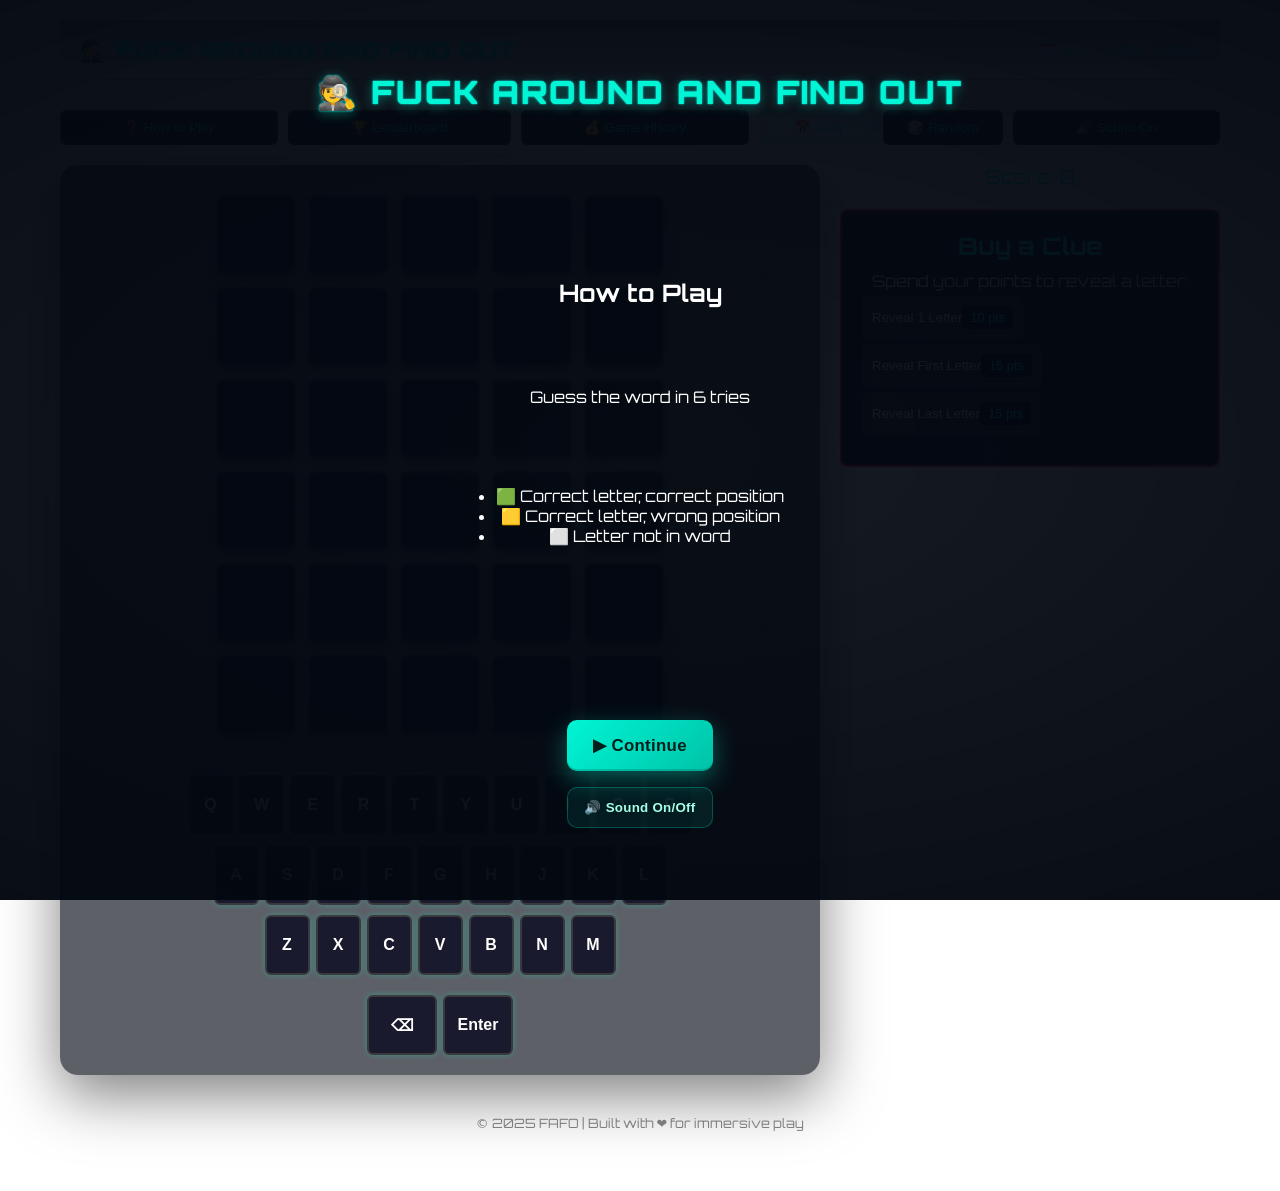
==== index.html @ cdc93c5f "final touch" ====
<!DOCTYPE html>
<html lang="en">
<head>
  <meta charset="UTF-8"/>
  <meta name="viewport" content="width=device-width, initial-scale=1.0"/>
  <title>F-A-F-O</title>
  <meta name="description" content="FAFO is an immersive word deduction game. Guess the hidden word, earn points, and unlock clues in a cinematic arcade-style experience."/>
  <link rel="stylesheet" href="assets/style.css"/>
  <!-- Preload optional arcade font if you want -->
  <link rel="preconnect" href="https://fonts.googleapis.com">
  <link href="https://fonts.googleapis.com/css2?family=Orbitron:wght@700;900&display=swap" rel="stylesheet">
  <audio id="bg-music" src="assets/sounds/pinball-hall-of-fame-3-33581.mp3" loop></audio>
  <link rel="icon" href="data:,">

</head>

<body>

  <div id="app-wrapper">
    <!-- Intro screen -->
    <div id="intro-screen" aria-labelledby="intro-title">
      <h1 id="intro-title" class="brand-title">🕵️ Fuck Around and Find Out</h1>
      <p class="brand-tagline">
        <h2 id="modal-title">How to Play</h2>
        <p>Guess the word in 6 tries</p>
        <ul>
          <li><span class="legend correct">🟩</span> Correct letter, correct position</li>
          <li><span class="legend present">🟨</span> Correct letter, wrong position</li>
          <li><span class="legend absent">⬜️</span> Letter not in word</li>
        </ul>
      </p>

      <div class="intro-actions">
        <button id="start-btn" class="btn btn-primary btn-xl">▶ Continue</button>
        <div class="intro-secondary">
          <button id="sound-toggle" class="btn btn-ghost">🔊 Sound On/Off</button>
          
        </div>
      </div>
    </div>




    <!-- Header -->
    <header id="main-header" role="banner">
      <h1 class="brand-title small">🕵️ Fuck Around and Find Out</h1>
      <div id="meta-bar" aria-live="polite">
        <span id="date-time">🗓️ Loading...</span>
      </div>
    </header>

    <!-- Navigation -->
    <nav id="top-nav" aria-label="Main navigation">
      <button class="nav-btn" id="btn-howto">❓ How to Play</button>
      <button class="nav-btn" id="btn-leaderboard">🏆 Leaderboard</button>
      <button class="nav-btn" id="btn-points">💰 Game History</button>
      <div id="mode-toggle" class="mode toggle" role="group" aria-label="Game mode">
        <button class="nav-btn" id="btn-daily">📅 Daily</button>
        <button class="nav-btn" id="btn-random">🎲 Random</button>
      </div>
      <button class="nav-btn" id="nav-sound-toggle">🔊 Sound On</button>
      
    </nav>

    <div id="mobile-score"></div>
    <!-- Main Game Area -->
    <main id="game-area">
      <section id="game-grid" aria-label="Word grid">
        <!-- Rows generated dynamically -->
      </section>

      <!-- Keyboard -->
      <section id="keyboard" aria-label="On-screen keyboard" role="application">
        <div class="key-row top-row" aria-label="Top row keys">
          <button class="key" data-key="Q">Q</button><button class="key" data-key="W">W</button><button class="key" data-key="E">E</button><button class="key" data-key="R">R</button><button class="key" data-key="T">T</button><button class="key" data-key="Y">Y</button><button class="key" data-key="U">U</button><button class="key" data-key="I">I</button><button class="key" data-key="O">O</button><button class="key" data-key="P">P</button>
        </div>
        <div class="key-row middle-row" aria-label="Home row keys">
          <button class="key" data-key="A">A</button><button class="key" data-key="S">S</button><button class="key" data-key="D">D</button><button class="key" data-key="F">F</button><button class="key" data-key="G">G</button><button class="key" data-key="H">H</button><button class="key" data-key="J">J</button><button class="key" data-key="K">K</button><button class="key" data-key="L">L</button>
        </div>
        <div class="key-row bottom-row" aria-label="Bottom row keys">
          <button class="key" data-key="Z">Z</button><button class="key" data-key="X">X</button><button class="key" data-key="C">C</button><button class="key" data-key="V">V</button><button class="key" data-key="B">B</button><button class="key" data-key="N">N</button><button class="key" data-key="M">M</button>
        </div>
      </section>
      <div class="key-row action-row" aria-label="Bottom row keys">
      <button class="key wide" data-key="Backspace">⌫</button>
      <button class="key wide" data-key="Enter">Enter</button>
      </div>
    </main>

    <!-- Sidebar -->
    <aside id="sidebar" aria-label="Sidebar">
      <section id="score-panel">
        <p>Score: <span id="score">0</span></p>
      </section>

      <section id="clue-exchange">
        <h2>Buy a Clue</h2>
        <p>Spend your points to reveal a letter:</p>
        <div class="clue-options">
          <button class="clue-btn" data-cost="10" data-type="reveal-position">
            <span>Reveal 1 Letter</span>
            <span class="cost">10 pts</span>
          </button>
          <button class="clue-btn" data-cost="10" data-type="reveal-first">
            <span>Reveal First Letter</span>
            <span class="cost">15 pts</span>
          </button>
          <button class="clue-btn" data-cost="10" data-type="reveal-last">
            <span>Reveal Last Letter</span>
            <span class="cost">15 pts</span>
        </div>
          <p id="clue-feedback-desktop" class="clue-result" aria-live="polite"></p>
      </section>

      <section id="dynamic-panel" aria-live="polite">
        <!-- Content swapped dynamically -->
      </section>
    </aside>


<!-- Trigger icon -->
<button id="btn-clue-popup" class="clue-icon">💡</button>

<!-- Clue Popup for Mobile -->
<div id="clue-popup" class="hidden" role="dialog" aria-modal="true" aria-labelledby="clue-title">
  <div class="popup-content">
    <h2 id="clue-title">🔮 Buy a Clue</h2>
    <button class="clue-btn" data-cost="10" data-type="reveal-position">
      <span>Reveal 1 Letter</span>
      <span class="cost">10 pts</span>
    </button>
    <button class="clue-btn" data-cost="10" data-type="reveal-first">
      <span>Reveal First Letter</span>
      <span class="cost">15 pts</span>
    </button>
    <button class="clue-btn" data-cost="10" data-type="reveal-last">
      <span>Reveal Last Letter</span>
      <span class="cost">15 pts</span>

    </button>
    <div class="clue-result" id="clue-feedback-mobile"></div>
    <button id="close-clue-popup">Close</button>
  </div>
</div>



    <!-- How to Play modal -->
    <div id="modal-overlay" class="hidden" role="dialog" aria-modal="true" aria-labelledby="modal-title">
      <div class="modal-content">
        <h2 id="modal-title">How to Play</h2>
        <p>Guess the word in 6 tries. Each guess gives feedback:</p>
        <ul>
          <li><span class="legend correct">🟩</span> Correct letter, correct position</li>
          <li><span class="legend present">🟨</span> Correct letter, wrong position</li>
          <li><span class="legend absent">⬜️</span> Letter not in word</li>
        </ul>
        <button id="close-modal">Close</button>
      </div>
    </div>

 <!-- Leaderboard Modal -->
<div id="leaderboard-overlay" class="hidden" role="dialog" aria-modal="true" aria-labelledby="leaderboard-title">
  <div class="modal-content">
    <h2 id="leaderboard-title">🏆 Leaderboard</h2>
    <div id="leaderboard-content"></div>
    <button id="close-leaderboard">Close</button>
  </div>
</div>

<!-- Game History Modal -->
<div id="history-overlay" class="hidden" role="dialog" aria-modal="true" aria-labelledby="history-title">
  <div class="modal-content">
    <h2 id="history-title">📜 Game History</h2>
    <div id="history-content"></div>
    <button id="close-history">Close</button>
  </div>
</div>



    <!-- Footer -->
    <footer id="footer" role="contentinfo">
      <p>© 2025 FAFO | Built with ❤️ for immersive play</p>
    </footer>
  </div>

  <!-- Endgame Overlay -->
  <div id="endgame-overlay" class="hidden" role="dialog" aria-modal="true" aria-labelledby="endgame-title">
    <div id="endgame-content">
      <h2 id="endgame-title"></h2>
      <p id="endgame-message"></p>

      <!-- New player name input -->
    <input id="player-name-input" type="text" placeholder="Enter your name" />
      <div class="endgame-buttons">
        <button id="continue-btn" class="nav-btn">Continue</button>
        <button id="restart-btn" class="nav-btn">Restart</button>
      </div>
    </div>
  </div>
 

  <script src="data/wordBank.js"></script>
  <script src="script.js"></script>
</body>
</html>
---- assets/style.css ----
/* ==========================================================
   🧱 Base & Global Styles
   ========================================================== */
* {
  box-sizing: border-box;
  margin: 0;
  padding: 0;
}

body {
  font-family: 'Orbitron', system-ui, sans-serif;
  background: linear-gradient(to bottom, #0d0d1a, #1a1a2e);
  color: #ffffff;
  min-height: 100vh;
  display: flex;
  justify-content: center;
  background-image: url("../assets/images/background-game.png");
  background-size: cover;
  background-position: center;
  background-attachment: fixed;
}

/* Main wrapper grid layout */
#app-wrapper {
  max-width: 1200px;
  width: 100%;
  padding: 20px;
  display: grid;
  grid-template-areas:
    "header header"
    "nav nav"
    "game sidebar"
    "footer footer";
  grid-template-columns: 2fr 1fr;
  grid-gap: 20px;
}

/* ==========================================================
   🎬 Intro Screen
   ========================================================== */
#intro-screen {
  position: fixed;
  inset: 0;
  background: radial-gradient(1200px 600px at 50% 50%, rgba(3,8,16,0.92), rgba(3,8,16,0.98));
  display: grid;
  place-items: center;
  z-index: 2000;
  text-align: center;
  padding: 2rem;
}
#intro-screen.hidden { display: none; }

/* Branding */
.brand-title {
  font-weight: 900;
  letter-spacing: 0.06em;
  text-transform: uppercase;
  color: #00f5d4;
  text-shadow: 0 2px 12px rgba(0, 245, 212, 0.4), 0 0 2px #0ff;
}
.brand-title.small {
  font-size: 1.35rem;
  text-shadow: 0 2px 14px rgba(0, 245, 212, 0.35), 0 0 3px #00f5d4;
}
.brand-tagline {
  margin-top: 0.5rem;
  color: #a6ffe9;
  opacity: 0.9;
  font-size: 0.95rem;
}

/* Intro actions */
.intro-actions {
  margin-top: 1rem;
  display: grid;
  gap: 1rem;
}
.intro-secondary {
  display: flex;
  gap: 0.75rem;
  justify-content: center;
}

/* Buttons */
.btn {
  border: 0;
  border-radius: 10px;
  padding: 0.75rem 1rem;
  font-weight: 700;
  letter-spacing: 0.02em;
  transition: transform 120ms ease, box-shadow 120ms ease, background 120ms ease;
  cursor: pointer;
}
.btn-xl {
  padding: 0.95rem 1.25rem;
  font-size: 1.05rem;
}
.btn-primary {
  color: #021e1b;
  background: linear-gradient(135deg, #00f5d4 0%, #00c2a8 100%);
  box-shadow: 0 8px 24px rgba(0, 245, 212, 0.35), inset 0 -2px 0 rgba(0, 0, 0, 0.15);
}
.btn-primary:hover { transform: translateY(-1px); }
.btn-ghost {
  color: #a6ffe9;
  background: rgba(0, 245, 212, 0.08);
  border: 1px solid rgba(0, 245, 212, 0.25);
}
.btn-ghost:hover {
  background: rgba(0, 245, 212, 0.15);
  transform: translateY(-1px);
}

/* ==========================================================
   🕵️ Header & Meta Bar
   ========================================================== */
#main-header {
  grid-area: header;
  margin-bottom: 10px;
  padding: 1rem 1.25rem;
  display: flex;
  align-items: center;
  justify-content: space-between;
  background: linear-gradient(180deg, rgba(0, 0, 0, 0.35), rgba(0, 0, 0, 0));
  border-bottom: 1px solid rgba(255, 255, 255, 0.08);
}
#meta-bar {
  display: flex;
  justify-content: space-between;
  font-size: 0.9rem;
  color: #00f5d4;
  flex-wrap: wrap;
  gap: 8px;
}

/* ==========================================================
   🧭 Navigation
   ========================================================== */
#top-nav {
  grid-area: nav;
  display: flex;
  flex-wrap: wrap;
  gap: 10px;
  justify-content: center;
}
.nav-btn {
  background-color: #1a1a2e;
  color: #00f5d4;
  border: 2px solid #3a3a3c;
  padding: 8px 16px;
  border-radius: 6px;
  cursor: pointer;
  transition: all 0.2s ease;
  flex: 1 1 auto;
  min-width: 120px;
  text-align: center;
}
.nav-btn:hover {
  background-color: #ff2e63;
  color: #fff;
  box-shadow: 0 0 10px #ff2e63;
}
.mode-toggle {
  display: inline-flex;
  gap: 8px;
  margin-left: 0.5rem;
}
.nav-btn.active {
  background: rgba(0, 245, 212, 0.18);
  border-color: rgba(0, 245, 212, 0.35);
}

/* ==========================================================
   🎯 Game Area (Grid + Keyboard)
   ========================================================== */
#game-area {
  grid-area: game;
  display: flex;
  flex-direction: column;
  align-items: center;
  gap: 20px;
  padding: 1.25rem;
  border-radius: 18px;
  background: rgba(7, 12, 20, 0.65);
  box-shadow: 0 20px 60px rgba(0,0,0,0.5), inset 0 1px 0 rgba(255,255,255,0.04);
  backdrop-filter: blur(4px) saturate(1.2);
}
#new-game-btn { margin-top: 10px; animation: fadeIn 0.3s ease; }

/* Word Grid */
#game-grid {
  display: grid;
  grid-template-rows: repeat(6, 1fr);
  gap: 12px;
  margin-top: 10px;
  position: relative;
}
.guess-row {
  display: grid;
  grid-template-columns: repeat(5, 80px);
  gap: 12px;
  justify-content: center;
}
.tile {
  width: 80px;
  height: 80px;
  font-size: 2.5rem;
  font-weight: bold;
  text-align: center;
  line-height: 80px;
  text-transform: uppercase;
  background-color: #0e1b27;
  border: 2px solid rgba(255,255,255,0.12);
  color: #eafffb;
  border-radius: 8px;
  box-shadow: 0 3px 10px rgba(0,0,0,0.4), inset 0 -2px 0 rgba(255,255,255,0.06);
  transition: background-color 0.25s ease, transform 0.2s ease, box-shadow 0.25s ease;
}
/* Tile states */
.tile[data-state="correct"] {
  background: linear-gradient(135deg, #14ff6f 0%, #06c45a 100%);
  border-color: #14ff6f;
  color: #04110a;
  transform: scale(1.05);
  animation: glowPulse 1.5s infinite alternate;
  box-shadow: 0 8px 22px rgba(20, 255, 111, 0.35);
}
.tile[data-state="present"] {
  background: linear-gradient(135deg, #ffd84a 0%, #f5b400 100%);
  border-color: #ffd84a;
  color: #221a00;
  box-shadow: 0 8px 22px rgba(255, 216, 74, 0.35);
}
.tile[data-state="absent"] {
  background: linear-gradient(135deg, #2a3543 0%, #1b2430 100%);
  border-color: #1b2430;
  color: #b9c7d6;
  opacity: 0.92;
}

/* Tile animations */
.tile.flip { animation: flipTile 0.6s ease forwards; }
@keyframes flipTile {
  0%   { transform: rotateX(0); }
  50%  { transform: rotateX(90deg); }
  100% { transform: rotateX(0); }
}

@keyframes glowPulse {
  from { box-shadow: 0 0 6px #00f5d4; }
  to   { box-shadow: 0 0 20px #00f5d4; }
}

/* ==========================================================
   🎯 Keyboard Layout
   ========================================================== */
#keyboard {
  display: flex;
  flex-direction: column;
  gap: 10px;
  margin-top: 20px;
  padding: 0 4px;
}
.key-row {
  display: flex;
  justify-content: center;
  gap: 6px;
}
.key {
  width: 45px;
  height: 60px;
  font-size: 1rem;
  font-weight: bold;
  background-color: #1a1a2e;
  color: #fff;
  border: 2px solid #3a3a3c;
  border-radius: 6px;
  cursor: pointer;
  transition: all 0.2s ease;
  box-shadow: 0 0 6px rgba(0, 245, 212, 0.3);
}
.key:hover {
  background-color: #ff2e63;
  color: #fff;
  box-shadow: 0 0 12px #ff2e63;
}
.key:active {
  transform: scale(0.95);
  box-shadow: 0 0 6px #ff2e63;
}
.key.wide { width: 70px; }

/* Key states */
.key.correct {
  background-color: #00f5d4;
  color: #0d0d1a;
  border-color: #00f5d4;
  box-shadow: 0 0 12px #00f5d4;
}
.key.present {
  background-color: #ff9f1c;
  color: #0d0d1a;
  border-color: #ff9f1c;
  box-shadow: 0 0 12px #ff9f1c;
}
.key.absent {
  background-color: #3a3a3c;
  color: #888;
  border-color: #3a3a3c;
  box-shadow: none;
}
.key:focus {
  outline: 2px solid #00f5d4;
  outline-offset: 2px;
}

/* ==========================================================
   📊 Sidebar
   ========================================================== */
#sidebar {
  grid-area: sidebar;
  display: flex;
  flex-direction: column;
  gap: 20px;
  overflow-y: auto;
  max-height: 80vh;
}
#score-panel {
  font-size: 1.2rem;
  color: #00f5d4;
  text-align: center;
  position: relative;
}

/* Clues section */
#clue-exchange {
  background-color: #1a1a2e;
  border: 2px solid #ff2e63;
  border-radius: 8px;
  padding: 20px;
  text-align: center;
}
#clue-exchange h2 {
  color: #00f5d4;
  margin-bottom: 10px;
}
.clue-btn {
  background-color: #3a3a3c;
  color: #fff;
  border: none;
  padding: 10px;
  margin: 5px 0;
  border-radius: 6px;
  cursor: pointer;
  display: flex;
  justify-content: space-between;
  align-items: center;
  transition: background-color 0.2s ease;
}
.clue-btn:hover { background-color: #ff2e63; }
.cost {
  background-color: #0d0d1a;
  padding: 4px 8px;
  border-radius: 4px;
  font-size: 0.8rem;
  color: #00f5d4;
}
.clue-result {
  margin-top: 10px;
  font-size: 1rem;
  color: #ff9f1c;
}

/* ==========================================================
   💫 Score Floats
   ========================================================== */
.score-float {
  position: absolute;
  font-weight: bold;
  font-size: 1.2em;
  animation: floatUp 1s ease-out forwards;
  left: 50%;
  transform: translateX(-50%);
  pointer-events: none;
  text-shadow: 0 0 6px rgba(0,0,0,0.6);
  color: #ff4444;
}
.score-float.streak {
  font-size: 1.4em;
  text-shadow: 0 0 10px #ff6600, 0 0 20px #ff3300;
}
@keyframes floatUp {
  0%   { opacity: 1; transform: translate(-50%, 0); }
  100% { opacity: 0; transform: translate(-50%, -40px); }
}

/* ==========================================================
   🏅 Leaderboard Modal
   ========================================================== */
#leaderboard-modal {
  position: fixed;
  inset: 0;
  background: rgba(0,0,0,0.8);
  display: flex;
  justify-content: center;
  align-items: center;
  z-index: 1001;
}
#leaderboard-modal.hidden { display: none; }
#leaderboard-modal .modal-content {
  background: #1a1a2e;
  padding: 20px;
  border-radius: 8px;
  color: #fff;
  max-width: 400px;
  text-align: center;
}
#leaderboard-modal input {
  width: 80%;
  padding: 8px;
  margin: 10px 0;
  font-size: 1rem;
}

/* Dynamic panel reveal */
#dynamic-panel {
  max-height: 0;
  overflow: hidden;
  transition: max-height 0.6s ease, opacity 0.4s ease;
  opacity: 0;
}
#dynamic-panel.show {
  max-height: 500px;
  opacity: 1;
}

/* ==========================================================
   📢 Modal (How to Play)
   ========================================================== */
#modal-overlay {
  position: fixed;
  top: 0; left: 0;
  width: 100%; height: 100%;
  background-color: rgba(13, 13, 26, 0.9); /* dark translucent backdrop */
  display: flex;
  justify-content: center;
  align-items: center;
  z-index: 999;
  opacity: 0;
  pointer-events: none;
  transition: opacity 0.3s ease;
}
#modal-overlay.active { opacity: 1; pointer-events: auto; }
#modal-overlay.hidden { display: none !important; }
.hidden { display: none; }

/* Shared modal box styling */
.modal-content {
  background-color: #1a1a2e;
  border: 2px solid #ff2e63;
  padding: 20px;
  border-radius: 8px;
  width: 400px;
  color: #fff;
  text-align: center;
  animation: fadeIn 0.3s ease forwards;
  position: relative;
  z-index: 1000;
  transform: scale(0.95);
  transition: transform 0.3s ease;
}
.modal-content h2 {
  color: #00f5d4;
  margin-bottom: 10px;
}

/* Close button (How to Play) */
#close-modal {
  margin-top: 10px;
  padding: 8px 16px;
  background-color: #ff2e63;
  color: #fff;
  border: none;
  border-radius: 6px;
  cursor: pointer;
  transition: background-color 0.2s ease;
}
#close-modal:hover { background-color: #ff9f1c; }

/* Optional button group inside modals */
.modal-buttons {
  display: flex;
  justify-content: center;
  gap: 10px;
}
.modal-buttons button {
  padding: 8px 16px;
  font-size: 1rem;
  cursor: pointer;
}

/* Modal animations */
@keyframes fadeIn {
  from { opacity: 0; transform: scale(0.95); }
  to   { opacity: 1; transform: scale(1); }
}
#modal-overlay:focus-within { outline: 2px solid #00f5d4; }

/* ==========================================================
   📜 Leaderboard & History Modal Overlays
   ========================================================== */
#leaderboard-overlay,
#history-overlay {
  position: fixed;
  top: 0; left: 0;
  width: 100%; height: 100%;
  background-color: rgba(13, 13, 26, 0.9);
  display: flex;
  justify-content: center;
  align-items: center;
  z-index: 999;
  opacity: 0;
  pointer-events: none;
  transition: opacity 0.3s ease;
}
#leaderboard-overlay.active,
#history-overlay.active {
  opacity: 1;
  pointer-events: auto;
}
#leaderboard-overlay.hidden,
#history-overlay.hidden {
  display: none !important;
}

/* Inner content areas (where JS injects data) */
#leaderboard-content,
#history-content {
  margin-top: 15px;
  font-size: 0.95rem;
  color: #ddd;
}

/* Headings inside Leaderboard & History */
#leaderboard-overlay h2,
#history-overlay h2 {
  color: #00f5d4;
  margin-bottom: 10px;
}

/* Close buttons for Leaderboard & History */
#close-leaderboard,
#close-history {
  margin-top: 10px;
  padding: 8px 16px;
  background-color: #ff2e63;
  color: #fff;
  border: none;
  border-radius: 6px;
  cursor: pointer;
  transition: background-color 0.2s ease;
}
#close-leaderboard:hover,
#close-history:hover {
  background-color: #ff9f1c;
}

/* Focus outlines for accessibility */
#leaderboard-overlay:focus-within,
#history-overlay:focus-within {
  outline: 2px solid #00f5d4;
}

/* ==========================================================
   🏆 Leaderboard card
   ========================================================== */
.leaderboard-card {
  background: #1a1a2e;
  border: 2px solid #3a3a3c;
  border-radius: 8px;
  padding: 12px;
  margin: 8px 0;
  text-align: center;
  box-shadow: 0 4px 12px rgba(0,0,0,0.4);
  transition: transform 0.2s ease;
}
.leaderboard-card:hover {
  transform: translateY(-2px);
}
.leaderboard-card.top1 {
  border-color: gold;
  box-shadow: 0 0 12px gold;
}
.leaderboard-card.top2 {
  border-color: silver;
  box-shadow: 0 0 12px silver;
}
.leaderboard-card.top3 {
  border-color: #cd7f32; /* bronze */
  box-shadow: 0 0 12px #cd7f32;
}
.leaderboard-card h3 {
  margin-bottom: 6px;
  font-size: 1.1rem;
}
.leaderboard-card .score {
  display: block;
  margin-top: 6px;
  font-size: 0.9rem;
  color: #00f5d4;
}

/* ==========================================================
   📜History card
    ========================================================== */ 
.history-card {
  background: #1a1a2e;
  border: 2px solid #3a3a3c;
  border-radius: 8px;
  padding: 12px;
  margin: 8px 0;
  text-align: center;
  box-shadow: 0 4px 12px rgba(0,0,0,0.4);
  transition: transform 0.2s ease;
}
.history-card:hover {
  transform: translateY(-2px);
}
.history-card.win {
  border-color: #00f5d4;
  box-shadow: 0 0 12px #00f5d4;
}
.history-card.loss {
  border-color: #ff2e63;
  box-shadow: 0 0 12px #ff2e63;
}
.history-card h3 {
  margin-bottom: 6px;
  font-size: 1.1rem;
}
.history-card .date {
  display: block;
  margin-top: 6px;
  font-size: 0.8rem;
  color: #aaa;
}

/* Player name input */
#player-name-input {
  display: none; /* Initially hidden, shown via JS when needed */
  margin: 10px auto 20px auto;
  padding: 8px 12px;
  border-radius: 6px;
  border: 2px solid #00f5d4;
  background-color: #0d0d1a;
  color: #fff;
  font-size: 1rem;
  text-align: center;
  width: 80%;
}
#player-name-input:focus {
  outline: none;
  border-color: #ff2e63;
  box-shadow: 0 0 8px #ff2e63;
}

/* ==========================================================
   ⚡ Shake animation (for invalid input feedback)
   ========================================================== */
.shake { animation: shake 0.3s; }
@keyframes shake {
  0%   { transform: translateX(0); }
  25%  { transform: translateX(-5px); }
  50%  { transform: translateX(5px); }
  75%  { transform: translateX(-5px); }
  100% { transform: translateX(0); }
}


/* ==========================================================
   🏆 Endgame Overlay
   ========================================================== */
#endgame-overlay {
  position: fixed;
  top: 0; left: 0;
  width: 100%; height: 100%;
  background-color: rgba(13, 13, 26, 0.9);
  display: flex;
  justify-content: center;
  align-items: center;
  z-index: 3000;
}
#endgame-overlay.hidden { display: none; }

#endgame-content {
  background-color: #1a1a2e;
  border: 2px solid #00f5d4;
  padding: 30px;
  border-radius: 10px;
  text-align: center;
  width: 350px;
  animation: fadeIn 0.3s ease forwards;
}
#endgame-content h2 {
  color: #ff2e63;
  margin-bottom: 10px;
}
#endgame-content p {
  color: #fff;
  margin-bottom: 20px;
}

/* Endgame buttons */
.endgame-buttons {
  display: flex;
  justify-content: space-around;
  gap: 10px;
}
.endgame-buttons #continue-btn {
  background-color: #00f5d4;
  color: #0d0d1a;
  border: none;
  border-radius: 6px;
  padding: 10px 20px;
  font-weight: bold;
  cursor: pointer;
  transition: background-color 0.2s ease;
}
.endgame-buttons #continue-btn:hover { background-color: #00c9a7; }
.endgame-buttons #restart-btn {
  background-color: #3a3a3c;
  color: #fff;
  border: none;
  border-radius: 6px;
  padding: 10px 20px;
  cursor: pointer;
  transition: background-color 0.2s ease;
}
.endgame-buttons #restart-btn:hover { background-color: #ff2e63; }

/* ==========================================================
   📜 Footer
   ========================================================== */
#footer {
  grid-area: footer;
  text-align: center;
  font-size: 0.8rem;
  color: #888;
  margin-top: 20px;
}

/* ==========================================================
   📱 Mobile Layout — Arcade Experience
   ========================================================== */
@media (max-width: 768px) {
  /* Main wrapper: vertical flow, scrollable */
  #app-wrapper {
    display: flex;
    flex-direction: column;
    align-items: center;
    justify-content: flex-start;
    min-height: 100vh;
    overflow-y: auto;
    padding: 0;
  }

  /* Top navigation bar */
  #top-nav {
    display: flex;
    justify-content: space-around;
    align-items: center;
    width: 100%;
    padding: 10px;
    background-color: #0d0d1a;
    border-bottom: 1px solid rgba(255,255,255,0.1);
  }

  /* Icon-only buttons */
  .nav-icon {
    background: none;
    border: none;
    color: #00f5d4;
    font-size: 1.4rem;
    cursor: pointer;
  }

  /* Compact nav mode */
  #top-nav.compact-nav .nav-btn {
    padding: 6px;
    font-size: 1.2rem;
    width: auto;
    min-width: 0;
    background: none;
    border: none;
    box-shadow: none;
  }

  /* Mode selector layout */
  #mode-select {
    display: flex;
    flex-direction: column;
    align-items: center;
    gap: 20px;
    margin: 20px 0;
  }

  /* Navigation buttons */
  .nav-btn {
    padding: 1rem 2rem;
    font-size: 1.2rem;
    font-weight: bold;
    border-radius: 10px;
    background: linear-gradient(135deg, #00f5d4, #00c2a8);
    color: #021e1b;
    border: none;
    box-shadow: 0 4px 12px rgba(0, 245, 212, 0.3);
    cursor: pointer;
    transition: background 0.2s ease, box-shadow 0.3s ease;
  }

  .nav-btn:hover {
    transform: translateY(-2px);
  }

  /* Game grid layout */
  #game-grid {
    display: grid;
    grid-template-rows: repeat(6, 1fr);
    gap: 8px;
    margin-bottom: 20px;
  }

  .guess-row {
    display: grid;
    grid-template-columns: repeat(5, minmax(50px, 1fr));
    gap: 6px;
    justify-content: center;
  }

  .tile {
    width: 100%;
    height: 55px;
    font-size: 1.6rem;
    line-height: 55px;
    border-radius: 6px;
  }

  /* Hide sidebar on mobile */
  #sidebar {
    display: none !important;
  }

  /* Floating score display */
  #mobile-score {
    position: fixed;
    top: 10px;
    right: 10px;
    background: #0d0d1a;
    color: #00f5d4;
    padding: 8px 12px;
    border-radius: 6px;
    font-size: 1.1rem;
    z-index: 1000;
    box-shadow: 0 0 8px #00f5d4;
  }
}

/* ==========================================================
   🎯 Mobile Keyboard — Responsive & Arcade-Polished
   ========================================================== */
@media (max-width: 768px) {
  #keyboard {
    display: flex;
    flex-direction: column;
    gap: 12px;
    margin-top: 20px;
    padding: 0 8px;
    max-width: 600px;
    margin-left: auto;
    margin-right: auto;
  }

  .key-row {
  display: grid;
  grid-template-columns: repeat(10, 1fr);
  gap: 6px;
  margin-bottom: 8px;
  max-width: 360px;
  margin-left: auto;
  margin-right: auto;
}
  /* Middle row offset (like real QWERTY) */
.middle-row {
  padding-left: 6%;
  grid-template-columns: repeat(9, 1fr);
}
/* Bottom row offset */
.bottom-row {
  padding-left: 12%;
  grid-template-columns: repeat(7, 1fr);
}

/* Action row for wide buttons */
.action-row {
  display: flex;
  justify-content: center;
  gap: 12px;
}

.key {
  height: 48px;
  font-size: 1rem;
  font-weight: bold;
  background-color: #1a1a2e;
  color: #fff;
  border: 2px solid #3a3a3c;
  border-radius: 6px;
  cursor: pointer;
  transition: all 0.2s ease;
  box-shadow: 0 0 6px rgba(0, 245, 212, 0.3);
  text-align: center;
}


  .key:hover {
    background-color: #ff2e63;
    box-shadow: 0 0 12px #ff2e63;
  }

  .key:active {
    transform: scale(0.95);
    box-shadow: 0 0 6px #ff2e63;
  }

  /* Wide keys */
.key.wide {
  min-width: 80px;
  padding: 0 12px;
  font-size: 1.1rem;
  background-color: #0d0d1a;
  border-color: #00f5d4;
  box-shadow: 0 0 12px #00f5d4;
}


  .key.wide:hover {
    background-color: #00f5d4;
    color: #0d0d1a;
    box-shadow: 0 0 16px #00f5d4;
  }

  /* Key feedback states */
  .key.correct {
    background-color: #00f5d4;
    color: #0d0d1a;
    border-color: #00f5d4;
    box-shadow: 0 0 12px #00f5d4;
  }

  .key.present {
    background-color: #ff9f1c;
    color: #0d0d1a;
    border-color: #ff9f1c;
    box-shadow: 0 0 12px #ff9f1c;
  }

  .key.absent {
    background-color: #3a3a3c;
    color: #888;
    border-color: #3a3a3c;
    box-shadow: none;
  }

  .key:focus {
    outline: 2px solid #00f5d4;
    outline-offset: 2px;
  }
}

/* ==========================================================
   🔮 Mobile Clue Popup
   ========================================================== */
#clue-popup {
  position: fixed;
  bottom: 0;
  left: 0;
  right: 0;
  background-color: #1a1a2e;
  border-top: 3px solid #ff2e63;
  border-radius: 12px 12px 0 0;
  padding: 20px;
  transform: translateY(100%);
  transition: transform 0.3s ease;
  z-index: 1000;
}

#clue-popup.active {
  transform: translateY(0);
}

.popup-content {
  text-align: center;
}

.clue-icon {
  position: fixed;
  bottom: 20px;
  right: 20px;
  background-color: #ff2e63;
  color: #fff;
  border: none;
  border-radius: 50%;
  font-size: 1.5rem;
  padding: 15px;
  cursor: pointer;
  box-shadow: 0 0 10px #ff2e63;
}

#close-clue-popup {
  margin-top: 15px;
  padding: 8px 16px;
  background-color: #ff2e63;
  color: #fff;
  border: none;
  border-radius: 6px;
  cursor: pointer;
  transition: background-color 0.2s ease;
}

/* ==========================================================
   🧠 Responsive Visibility Rules
   ========================================================== */
/* Desktop only */
@media (min-width: 769px) {
  #sidebar { display: flex; }
  #clue-popup,
  #btn-clue-popup { display: none !important; }
}

/* Mobile only */
@media (max-width: 768px) {
  #sidebar { display: none; }
  #clue-popup,
  #btn-clue-popup { display: block; }
}

/* ==========================================================
   📱 Small Phones Layout (≤480px)
   ========================================================== */
@media (max-width: 480px) {
  /* Wrapper stays vertical and scrollable */
  #app-wrapper {
    display: flex;
    flex-direction: column;
    align-items: center;
    justify-content: flex-start;
    min-height: 100vh;
    overflow-y: auto;
    padding: 0;
  }

  /* Grid rows shrink slightly */
  .guess-row {
    grid-template-columns: repeat(5, minmax(40px, 1fr));
    gap: 4px;
  }

  /* Tiles scale down */
  .tile {
    height: 48px;
    font-size: 1.4rem;
    line-height: 48px;
    border-radius: 5px;
  }

  /* Keyboard narrower for small screens */
  #keyboard {
    max-width: 380px;
    padding: 0 6px;
  }

  /* Key rows tighter */
  .key-row {
    grid-template-columns: repeat(10, 1fr);
    gap: 3px;
    max-width: 360px;
    margin: 0 auto;
  }

  /* Keys smaller but still tappable */
  .key {
    height: 42px;
    font-size: 0.9rem;
    flex: 0 0 calc(10% - 3px);
    max-width: 34px;
  }

  /* Wide keys (Enter, Backspace) scale proportionally */
  .key.wide {
    flex: 0 0 calc(20% - 3px);
    max-width: 70px;
    height: 42px;
  }

  /* Sidebar spacing if shown */
  #sidebar {
    margin-top: 0.75rem;
    gap: 16px;
  }

  /* Header text shrinks */
  #main-header h1 {
    font-size: 1.6rem;
    text-shadow: 0 0 6px rgba(255, 46, 99, 0.6);
  }

  /* Modal content fits screen width */
  #modal-content {
    width: 95%;
    padding: 12px;
  }
}
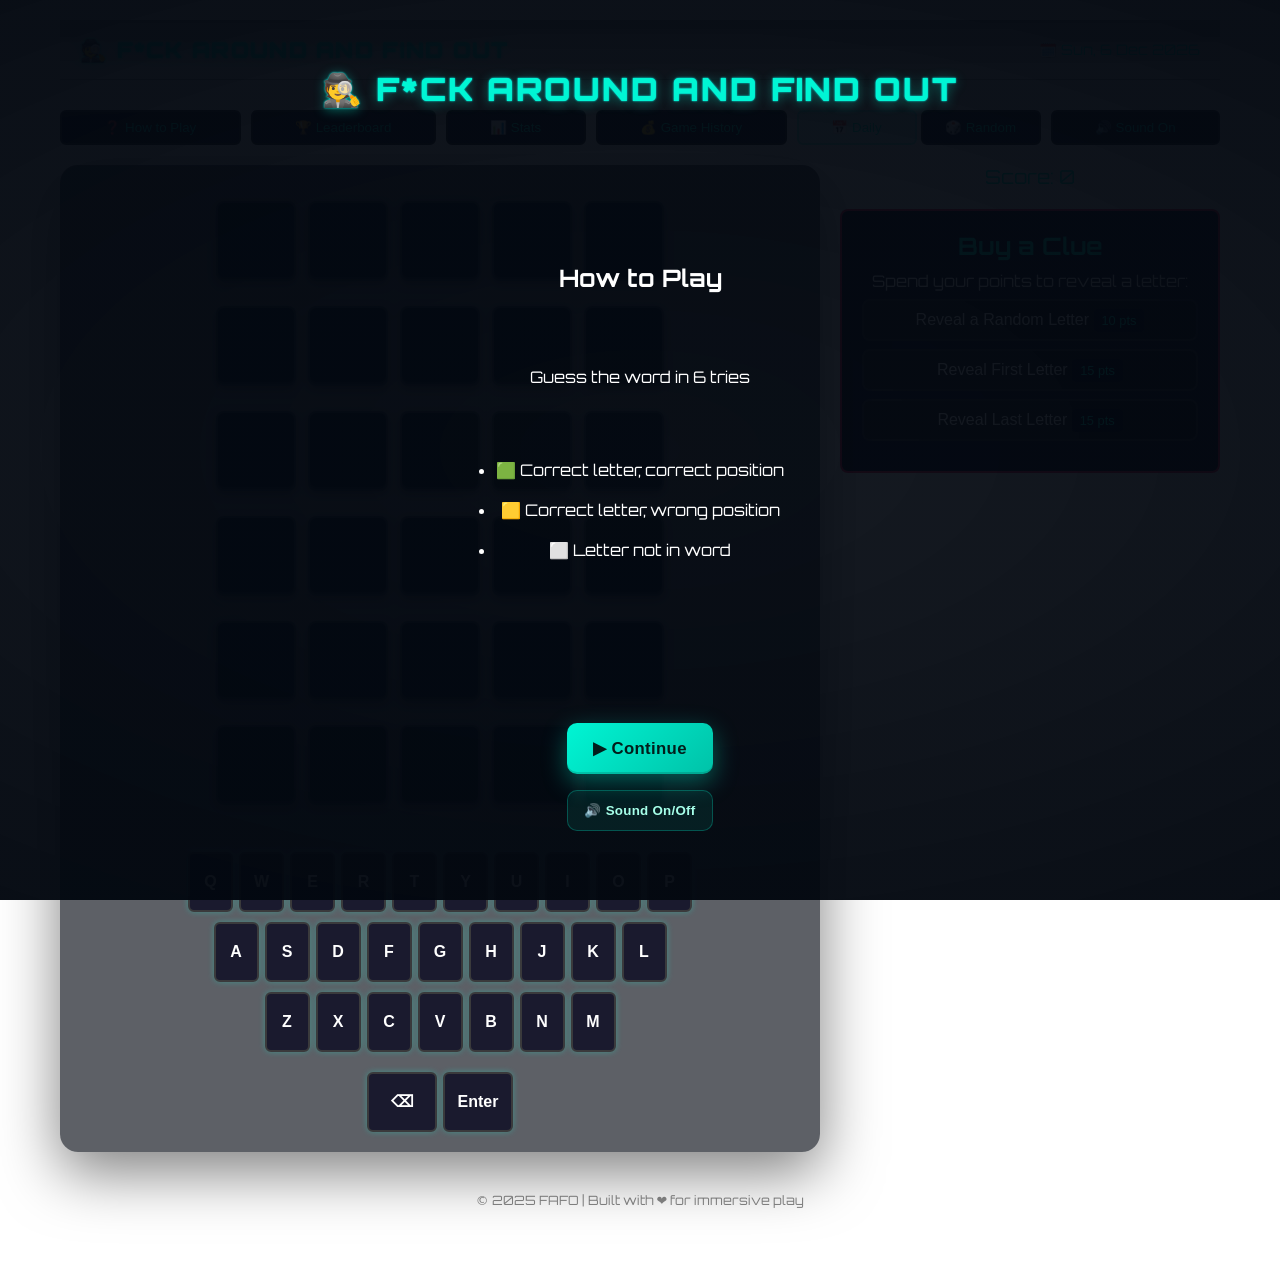
==== commit 80120299: "stats and buttons" ====
--- a/index.html
+++ b/index.html
@@ -19,13 +19,13 @@
   <div id="app-wrapper">
     <!-- Intro screen -->
     <div id="intro-screen" aria-labelledby="intro-title">
-      <h1 id="intro-title" class="brand-title">🕵️ Fuck Around and Find Out</h1>
+      <h1 id="intro-title" class="brand-title">🕵️ F*ck Around and Find Out</h1>
       <p class="brand-tagline">
         <h2 id="modal-title">How to Play</h2>
         <p>Guess the word in 6 tries</p>
         <ul>
-          <li><span class="legend correct">🟩</span> Correct letter, correct position</li>
-          <li><span class="legend present">🟨</span> Correct letter, wrong position</li>
+          <li><span class="legend correct">🟩</span> Correct letter, correct position</li><br>
+          <li><span class="legend present">🟨</span> Correct letter, wrong position</li><br>
           <li><span class="legend absent">⬜️</span> Letter not in word</li>
         </ul>
       </p>
@@ -44,7 +44,7 @@
 
     <!-- Header -->
     <header id="main-header" role="banner">
-      <h1 class="brand-title small">🕵️ Fuck Around and Find Out</h1>
+      <h1 class="brand-title small">🕵️ F*ck Around and Find Out</h1>
       <div id="meta-bar" aria-live="polite">
         <span id="date-time">🗓️ Loading...</span>
       </div>
@@ -54,6 +54,7 @@
     <nav id="top-nav" aria-label="Main navigation">
       <button class="nav-btn" id="btn-howto">❓ How to Play</button>
       <button class="nav-btn" id="btn-leaderboard">🏆 Leaderboard</button>
+      <button class="nav-btn" id="btn-stats">📊 Stats</button>
       <button class="nav-btn" id="btn-points">💰 Game History</button>
       <div id="mode-toggle" class="mode toggle" role="group" aria-label="Game mode">
         <button class="nav-btn" id="btn-daily">📅 Daily</button>
@@ -99,7 +100,7 @@
         <p>Spend your points to reveal a letter:</p>
         <div class="clue-options">
           <button class="clue-btn" data-cost="10" data-type="reveal-position">
-            <span>Reveal 1 Letter</span>
+            <span>Reveal a Random Letter</span>
             <span class="cost">10 pts</span>
           </button>
           <button class="clue-btn" data-cost="10" data-type="reveal-first">
@@ -127,7 +128,7 @@
   <div class="popup-content">
     <h2 id="clue-title">🔮 Buy a Clue</h2>
     <button class="clue-btn" data-cost="10" data-type="reveal-position">
-      <span>Reveal 1 Letter</span>
+      <span>Reveal a Random Letter</span>
       <span class="cost">10 pts</span>
     </button>
     <button class="clue-btn" data-cost="10" data-type="reveal-first">
@@ -147,36 +148,91 @@
 
 
     <!-- How to Play modal -->
-    <div id="modal-overlay" class="hidden" role="dialog" aria-modal="true" aria-labelledby="modal-title">
-      <div class="modal-content">
-        <h2 id="modal-title">How to Play</h2>
-        <p>Guess the word in 6 tries. Each guess gives feedback:</p>
-        <ul>
-          <li><span class="legend correct">🟩</span> Correct letter, correct position</li>
-          <li><span class="legend present">🟨</span> Correct letter, wrong position</li>
-          <li><span class="legend absent">⬜️</span> Letter not in word</li>
-        </ul>
-        <button id="close-modal">Close</button>
-      </div>
-    </div>
-
- <!-- Leaderboard Modal -->
-<div id="leaderboard-overlay" class="hidden" role="dialog" aria-modal="true" aria-labelledby="leaderboard-title">
+     <div id="howto-screen" class="intro-screen hidden" aria-labelledby="howto-title">
+  <h1 id="howto-title" class="brand-title">❓ How to Play</h1>
+  <div class="brand-tagline">
+    <p>Guess the word, earn points, unlock clues, and climb the leaderboard.</p>
+  </div>
+  <br>
+<section class="modal-section">
+  <h3>🎯 Objective</h3>
+  <p>Guess the hidden word in 6 tries. Each guess gives feedback:</p>
+  <ul class="legend-list">
+    <li><span class="legend correct">🟩</span> Correct letter, correct position</li>
+    <li><span class="legend present">🟨</span> Correct letter, wrong position</li>
+    <li><span class="legend absent">⬜️</span> Letter not in word</li>
+  </ul>
+</section>
+
+<section class="modal-section">
+  <h3>🔮 Clues</h3>
+  <p>Spend points to reveal hints:</p>
+  <ul>
+    <li><strong>Reveal random Letter</strong> – reveals a letter not already solved in the grid.</li>
+    <li><strong>First / Last Letter</strong> – reveals the starting or ending letter.</li>
+  </ul>
+  <p class="note">Clues cost points — use them wisely!</p>
+</section>
+
+<section class="modal-section">
+  <h3>🏆 Leaderboard</h3>
+  <ul>
+    <li>Ranks players by total points earned.</li>
+    <li>Your name and score are saved when you win.</li>
+  </ul>
+</section>
+
+<section class="modal-section">
+  <h3>📜 Game History</h3>
+  <ul>
+    <li>Tracks your wins and losses.</li>
+    <li>Helps you spot patterns and improve strategy.</li>
+  </ul>
+</section>
+
+<section class="modal-section">
+  <h3>📊 Stats</h3>
+  <ul>
+    <li><strong>Games Played</strong> – total rounds attempted.</li>
+    <li><strong>Win Rate</strong> – percentage of games won.</li>
+    <li><strong>Current Streak</strong> – consecutive wins.</li>
+    <li><strong>Best Streak</strong> – your longest winning streak.</li>
+  </ul>
+  <p>Includes a guess distribution chart showing how often you solve in 1–6 tries.</p>
+</section>
+ <div class="intro-actions">
+    <button id="close-howto-screen" class="btn btn-primary btn-xl">▶ Continue</button>
+  </div>
+</div>
+
+
+<!-- Leaderboard Modal -->
+<div id="leaderboard-overlay" class="modal-overlay hidden" role="dialog" aria-modal="true" aria-labelledby="leaderboard-title">
   <div class="modal-content">
     <h2 id="leaderboard-title">🏆 Leaderboard</h2>
     <div id="leaderboard-content"></div>
-    <button id="close-leaderboard">Close</button>
+    <button id="close-leaderboard" class="modal-close">Close</button>
+  </div>
+</div>
+
+<!-- Stats Modal -->
+<div id="stats-overlay" class="modal-overlay hidden" role="dialog" aria-modal="true" aria-labelledby="stats-title">
+  <div class="modal-content">
+    <div id="stats-content"></div>
+    <button id="close-stats" class="modal-close">Close</button>
   </div>
 </div>
 
 <!-- Game History Modal -->
-<div id="history-overlay" class="hidden" role="dialog" aria-modal="true" aria-labelledby="history-title">
+<div id="history-overlay" class="modal-overlay hidden" role="dialog" aria-modal="true" aria-labelledby="history-title">
   <div class="modal-content">
     <h2 id="history-title">📜 Game History</h2>
     <div id="history-content"></div>
-    <button id="close-history">Close</button>
-  </div>
-</div>
+    <button id="close-history" class="modal-close">Close</button>
+  </div>
+</div>
+
+
 
 
 
@@ -187,12 +243,12 @@
   </div>
 
   <!-- Endgame Overlay -->
-  <div id="endgame-overlay" class="hidden" role="dialog" aria-modal="true" aria-labelledby="endgame-title">
+  <div id="endgame-overlay" class="endgame-overlay hidden" role="dialog" aria-modal="true" aria-labelledby="endgame-title">
     <div id="endgame-content">
       <h2 id="endgame-title"></h2>
       <p id="endgame-message"></p>
 
-      <!-- New player name input -->
+      <!-- Player name input -->
     <input id="player-name-input" type="text" placeholder="Enter your name" />
       <div class="endgame-buttons">
         <button id="continue-btn" class="nav-btn">Continue</button>
@@ -202,7 +258,7 @@
   </div>
  
 
-  <script src="data/wordBank.js"></script>
+  <script type="module" src="data/wordBank.js"></script>
   <script src="script.js"></script>
 </body>
 </html>
--- a/assets/style.css
+++ b/assets/style.css
@@ -66,7 +66,7 @@
   margin-top: 0.5rem;
   color: #a6ffe9;
   opacity: 0.9;
-  font-size: 0.95rem;
+  font-size: 1.55rem;
 }
 
 /* Intro actions */
@@ -435,13 +435,13 @@
 }
 
 /* ==========================================================
-   📢 Modal (How to Play)
-   ========================================================== */
-#modal-overlay {
+   📢 Universal Modal Overlay
+   ========================================================== */
+.modal-overlay {
   position: fixed;
-  top: 0; left: 0;
+  inset: 0;
   width: 100%; height: 100%;
-  background-color: rgba(13, 13, 26, 0.9); /* dark translucent backdrop */
+  background-color: rgba(13, 13, 26, 0.9);
   display: flex;
   justify-content: center;
   align-items: center;
@@ -450,32 +450,193 @@
   pointer-events: none;
   transition: opacity 0.3s ease;
 }
-#modal-overlay.active { opacity: 1; pointer-events: auto; }
-#modal-overlay.hidden { display: none !important; }
-.hidden { display: none; }
-
-/* Shared modal box styling */
+.modal-overlay.active {
+  opacity: 1;
+  pointer-events: auto;
+}
+.modal-overlay.hidden {
+  display: none !important;
+}
+
+/* Modal sections How to Play */
+
+.modal-section {
+  margin-bottom: 1.5rem;
+  text-align: left;
+}
+
+.modal-section h3 {
+  color: #00f5d4;
+  margin-bottom: 0.5rem;
+  font-size: 1.2rem;
+}
+
+.modal-section ul {
+  list-style: none;
+  padding-left: 0;
+  margin: 0.5rem 0;
+}
+
+.modal-section ul li {
+  margin-bottom: 0.4rem;
+  color: #ddd;
+}
+
+.legend-list li {
+  display: flex;
+  align-items: center;
+  gap: 0.5rem;
+}
+
+.note {
+  font-style: italic;
+  color: #aaa;
+  margin-top: 0.5rem;
+}
+
+/* ==========================================================
+   📦 Shared Modal Content
+   ========================================================== */
 .modal-content {
   background-color: #1a1a2e;
   border: 2px solid #ff2e63;
   padding: 20px;
-  border-radius: 8px;
-  width: 400px;
+  border-radius: 10px;
+  width: min(500px, 90vw);
+  max-height: 90vh;
+  overflow-y: auto;
   color: #fff;
   text-align: center;
   animation: fadeIn 0.3s ease forwards;
-  position: relative;
-  z-index: 1000;
   transform: scale(0.95);
   transition: transform 0.3s ease;
+  box-shadow: 0 8px 24px rgba(0,0,0,0.6);
 }
 .modal-content h2 {
   color: #00f5d4;
+  margin-bottom: 12px;
+  font-size: 1.4rem;
+}
+
+/* ==========================================================
+   ❌ Close Buttons (Reusable)
+   ========================================================== */
+.modal-close {
+  margin-top: 12px;
+  padding: 8px 16px;
+  background-color: #ff2e63;
+  color: #fff;
+  border: none;
+  border-radius: 6px;
+  cursor: pointer;
+  transition: background-color 0.2s ease, transform 0.2s ease;
+}
+.modal-close:hover {
+  background-color: #ff9f1c;
+  transform: translateY(-2px);
+}
+
+/* ==========================================================
+   ✨ Animations
+   ========================================================== */
+@keyframes fadeIn {
+  from { opacity: 0; transform: scale(0.95); }
+  to   { opacity: 1; transform: scale(1); }
+}
+
+#modal-overlay:focus-within { outline: 2px solid #00f5d4; }
+
+
+/* ==========================================================
+   📜 How to Play Screen
+   ========================================================== */
+
+#howto-screen {
+  /* Inherits everything from #intro-screen */
+  position: fixed;
+  inset: 0;
+  background: radial-gradient(1200px 600px at 50% 50%, rgba(3,8,16,0.92), rgba(3,8,16,0.98));
+  display: flex;
+  flex-direction: column;
+  align-items: center;
+  z-index: 2000;
+  text-align: center;
+  padding: 2rem;
+  overflow-y: auto;
+  scroll-behavior: smooth;
+}
+
+#howto-screen.hidden {
+  display: none;
+}
+
+.howto-content {
+  max-width: 600px;
+  text-align: left;
+  margin-top: 1rem;
+  font-size: 1rem;
+  line-height: 1.6;
+  color: #a6ffe9;
+}
+
+/* ==========================================================
+   📜 Modal Overlays (How to Play, Leaderboard, History, Stats)
+   ========================================================== */
+#leaderboard-overlay,
+#history-overlay,
+#stats-overlay,
+#howto-overlay {
+  position: fixed;
+  inset: 0; /* shorthand for top/right/bottom/left:0 */
+  width: 100%; height: 100%;
+  background-color: rgba(13, 13, 26, 0.9);
+  display: flex;
+  justify-content: center;
+  align-items: center;
+  z-index: 999;
+  opacity: 0;
+  pointer-events: none;
+  transition: opacity 0.3s ease;
+}
+
+#leaderboard-overlay.active,
+#history-overlay.active,
+#stats-overlay.active,
+#howto-overlay.active {
+  opacity: 1;
+  pointer-events: auto;
+}
+
+#leaderboard-overlay.hidden,
+#history-overlay.hidden,
+#stats-overlay.hidden,
+#howto-overlay.hidden {
+  display: none !important;
+}
+
+/* Inner content areas */
+#leaderboard-content,
+#history-content,
+#stats-content {
+  margin-top: 15px;
+  font-size: 0.95rem;
+  color: #ddd;
+}
+
+/* Headings */
+#leaderboard-overlay h2,
+#history-overlay h2,
+#stats-overlay h2,
+#howto-overlay h2 {
+  color: #00f5d4;
   margin-bottom: 10px;
 }
 
-/* Close button (How to Play) */
-#close-modal {
+/* Close buttons (shared style) */
+#close-leaderboard,
+#close-history,
+#close-stats,
+#close-howto {
   margin-top: 10px;
   padding: 8px 16px;
   background-color: #ff2e63;
@@ -483,93 +644,46 @@
   border: none;
   border-radius: 6px;
   cursor: pointer;
-  transition: background-color 0.2s ease;
-}
-#close-modal:hover { background-color: #ff9f1c; }
-
-/* Optional button group inside modals */
-.modal-buttons {
-  display: flex;
-  justify-content: center;
-  gap: 10px;
-}
-.modal-buttons button {
-  padding: 8px 16px;
+  transition: background-color 0.2s ease, transform 0.2s ease;
+}
+#close-leaderboard:hover,
+#close-history:hover,
+#close-stats:hover,
+#close-howto:hover {
+  background-color: #ff9f1c;
+  transform: translateY(-2px);
+}
+
+/* Focus outlines */
+#leaderboard-overlay:focus-within,
+#history-overlay:focus-within,
+#stats-overlay:focus-within,
+#howto-overlay:focus-within {
+  outline: 2px solid #00f5d4;
+}
+
+/* ==========================================================
+   📊 Modal Action Buttons (Stats, etc.)
+   ========================================================== */
+.modal-action {
+  margin-top: 10px;
+  padding: 10px 20px;
+  background-color: #3a3a3c;
+  color: #00f5d4;
+  border: 2px solid #00f5d4;
+  border-radius: 6px;
+  font-weight: bold;
   font-size: 1rem;
   cursor: pointer;
-}
-
-/* Modal animations */
-@keyframes fadeIn {
-  from { opacity: 0; transform: scale(0.95); }
-  to   { opacity: 1; transform: scale(1); }
-}
-#modal-overlay:focus-within { outline: 2px solid #00f5d4; }
-
-/* ==========================================================
-   📜 Leaderboard & History Modal Overlays
-   ========================================================== */
-#leaderboard-overlay,
-#history-overlay {
-  position: fixed;
-  top: 0; left: 0;
-  width: 100%; height: 100%;
-  background-color: rgba(13, 13, 26, 0.9);
-  display: flex;
-  justify-content: center;
-  align-items: center;
-  z-index: 999;
-  opacity: 0;
-  pointer-events: none;
-  transition: opacity 0.3s ease;
-}
-#leaderboard-overlay.active,
-#history-overlay.active {
-  opacity: 1;
-  pointer-events: auto;
-}
-#leaderboard-overlay.hidden,
-#history-overlay.hidden {
-  display: none !important;
-}
-
-/* Inner content areas (where JS injects data) */
-#leaderboard-content,
-#history-content {
-  margin-top: 15px;
-  font-size: 0.95rem;
-  color: #ddd;
-}
-
-/* Headings inside Leaderboard & History */
-#leaderboard-overlay h2,
-#history-overlay h2 {
-  color: #00f5d4;
-  margin-bottom: 10px;
-}
-
-/* Close buttons for Leaderboard & History */
-#close-leaderboard,
-#close-history {
-  margin-top: 10px;
-  padding: 8px 16px;
-  background-color: #ff2e63;
-  color: #fff;
-  border: none;
-  border-radius: 6px;
-  cursor: pointer;
-  transition: background-color 0.2s ease;
-}
-#close-leaderboard:hover,
-#close-history:hover {
-  background-color: #ff9f1c;
-}
-
-/* Focus outlines for accessibility */
-#leaderboard-overlay:focus-within,
-#history-overlay:focus-within {
-  outline: 2px solid #00f5d4;
-}
+  transition: background-color 0.2s ease, transform 0.2s ease;
+}
+
+.modal-action:hover {
+  background-color: #00f5d4;
+  color: #0d0d1a;
+  transform: translateY(-2px);
+}
+
 
 /* ==========================================================
    🏆 Leaderboard card
@@ -584,25 +698,11 @@
   box-shadow: 0 4px 12px rgba(0,0,0,0.4);
   transition: transform 0.2s ease;
 }
-.leaderboard-card:hover {
-  transform: translateY(-2px);
-}
-.leaderboard-card.top1 {
-  border-color: gold;
-  box-shadow: 0 0 12px gold;
-}
-.leaderboard-card.top2 {
-  border-color: silver;
-  box-shadow: 0 0 12px silver;
-}
-.leaderboard-card.top3 {
-  border-color: #cd7f32; /* bronze */
-  box-shadow: 0 0 12px #cd7f32;
-}
-.leaderboard-card h3 {
-  margin-bottom: 6px;
-  font-size: 1.1rem;
-}
+.leaderboard-card:hover { transform: translateY(-2px); }
+.leaderboard-card.top1 { border-color: gold; box-shadow: 0 0 12px gold; }
+.leaderboard-card.top2 { border-color: silver; box-shadow: 0 0 12px silver; }
+.leaderboard-card.top3 { border-color: #cd7f32; box-shadow: 0 0 12px #cd7f32; }
+.leaderboard-card h3 { margin-bottom: 6px; font-size: 1.1rem; }
 .leaderboard-card .score {
   display: block;
   margin-top: 6px;
@@ -611,8 +711,8 @@
 }
 
 /* ==========================================================
-   📜History card
-    ========================================================== */ 
+   📜 History card
+   ========================================================== */
 .history-card {
   background: #1a1a2e;
   border: 2px solid #3a3a3c;
@@ -623,21 +723,10 @@
   box-shadow: 0 4px 12px rgba(0,0,0,0.4);
   transition: transform 0.2s ease;
 }
-.history-card:hover {
-  transform: translateY(-2px);
-}
-.history-card.win {
-  border-color: #00f5d4;
-  box-shadow: 0 0 12px #00f5d4;
-}
-.history-card.loss {
-  border-color: #ff2e63;
-  box-shadow: 0 0 12px #ff2e63;
-}
-.history-card h3 {
-  margin-bottom: 6px;
-  font-size: 1.1rem;
-}
+.history-card:hover { transform: translateY(-2px); }
+.history-card.win { border-color: #00f5d4; box-shadow: 0 0 12px #00f5d4; }
+.history-card.loss { border-color: #ff2e63; box-shadow: 0 0 12px #ff2e63; }
+.history-card h3 { margin-bottom: 6px; font-size: 1.1rem; }
 .history-card .date {
   display: block;
   margin-top: 6px;
@@ -645,44 +734,135 @@
   color: #aaa;
 }
 
-/* Player name input */
-#player-name-input {
-  display: none; /* Initially hidden, shown via JS when needed */
-  margin: 10px auto 20px auto;
-  padding: 8px 12px;
+/* ==========================================================
+   📊 Stats Modal
+   ========================================================== */
+
+   .stats-metrics {
+  display: flex;
+  justify-content: space-around;
+  margin: 1rem 0 1.5rem;
+  text-align: center;
+}
+
+.metric {
+  display: flex;
+  flex-direction: column;
+  align-items: center;
+  background: #1a1a2e;
+  border: 2px solid #3a3a3c;
   border-radius: 6px;
-  border: 2px solid #00f5d4;
-  background-color: #0d0d1a;
+  padding: 0.75rem 1rem;
+  min-width: 80px;
+  box-shadow: 0 2px 8px rgba(0,0,0,0.3);
+}
+
+.metric .label {
+  font-size: 0.85rem;
+  font-weight: bold;
+  color: #ccc;
+  margin-bottom: 0.4rem;
+  text-transform: uppercase;
+  letter-spacing: 0.5px;
+}
+
+.metric .value {
+  font-size: 1.4rem;
+  font-weight: bold;
+  color: #00f5d4;
+  line-height: 1.4;
+  display: flex;
+  align-items: center;
+  justify-content: center;
+  min-height: 2.2rem;
+}
+
+
+.stats-grid {
+  display: grid;
+  grid-template-columns: repeat(4, 1fr);
+  gap: 1rem;
+  text-align: center;
+  margin-bottom: 1.5rem;
+}
+.stats-grid div {
+  background: #1a1a2e;
+  border: 2px solid #3a3a3c;
+  border-radius: 6px;
+  padding: 1rem; 
+  font-size: 1rem; 
+  font-weight: bold;
+  color: #00f5d4;
+  box-shadow: 0 2px 8px rgba(0,0,0,0.3);
+}
+
+
+/* Guess distribution bars */
+.guess-distribution { margin-top: 1rem; }
+.guess-row {
+  display: flex;
+  align-items: center;
+  justify-content: space-between;
+  margin: 0.4rem 0;
+}
+.guess-label {
+  width: 1.5rem;
+  text-align: right;
+  margin-right: 0.5rem;
+  font-weight: bold;
   color: #fff;
-  font-size: 1rem;
-  text-align: center;
-  width: 80%;
-}
-#player-name-input:focus {
-  outline: none;
-  border-color: #ff2e63;
-  box-shadow: 0 0 8px #ff2e63;
-}
-
-/* ==========================================================
-   ⚡ Shake animation (for invalid input feedback)
+}
+.guess-bar {
+  flex: 1;
+  background: #333;
+  border-radius: 4px;
+  overflow: hidden;
+  height: 1.5rem;
+  display: flex;
+  align-items: center;
+}
+.bar-fill {
+  background: linear-gradient(90deg, #00f5d4, #44cc44);
+  color: #000;
+  font-size: 0.9rem;
+  font-weight: bold;
+  white-space: nowrap;
+  transition: width 0.3s ease;
+  max-width: 98%;
+  height: 100%;
+  display: flex;
+  align-items: center;
+  justify-content: flex-start;
+  padding-left: 0.6rem; 
+  padding-right: 0.6rem;
+  line-height: 1.5rem;
+  box-sizing: border-box;
+  min-width: 2.5rem;
+}
+.distribution-title {
+  text-align: center;
+  font-size: 1.2rem;
+  color: #00f5d4;
+  margin-bottom: 0.5rem;
+}
+
+/* ==========================================================
+   ⚡ Shake animation
    ========================================================== */
 .shake { animation: shake 0.3s; }
 @keyframes shake {
-  0%   { transform: translateX(0); }
-  25%  { transform: translateX(-5px); }
-  50%  { transform: translateX(5px); }
-  75%  { transform: translateX(-5px); }
-  100% { transform: translateX(0); }
-}
-
+  0%,100% { transform: translateX(0); }
+  25% { transform: translateX(-5px); }
+  50% { transform: translateX(5px); }
+  75% { transform: translateX(-5px); }
+}
 
 /* ==========================================================
    🏆 Endgame Overlay
    ========================================================== */
 #endgame-overlay {
   position: fixed;
-  top: 0; left: 0;
+  inset: 0;
   width: 100%; height: 100%;
   background-color: rgba(13, 13, 26, 0.9);
   display: flex;
@@ -701,16 +881,9 @@
   width: 350px;
   animation: fadeIn 0.3s ease forwards;
 }
-#endgame-content h2 {
-  color: #ff2e63;
-  margin-bottom: 10px;
-}
-#endgame-content p {
-  color: #fff;
-  margin-bottom: 20px;
-}
-
-/* Endgame buttons */
+#endgame-content h2 { color: #ff2e63; margin-bottom: 10px; }
+#endgame-content p { color: #fff; margin-bottom: 20px; }
+
 .endgame-buttons {
   display: flex;
   justify-content: space-around;
@@ -737,6 +910,46 @@
   transition: background-color 0.2s ease;
 }
 .endgame-buttons #restart-btn:hover { background-color: #ff2e63; }
+
+/* ==========================================================
+   🧑‍💻 Player Name Input (Endgame)
+   ========================================================== */
+#player-name-input {
+  display: block;
+  margin: 15px auto 20px auto;
+  padding: 10px 16px;
+  width: 80%;
+  max-width: 300px;
+  font-size: 1.1rem;
+  font-family: 'Orbitron', sans-serif;
+  text-align: center;
+  color: #00f5d4;
+  background-color: #0d0d1a;
+  border: 2px solid #00f5d4;
+  border-radius: 8px;
+  box-shadow: 0 0 12px rgba(0, 245, 212, 0.3);
+  transition: border-color 0.2s ease, box-shadow 0.2s ease;
+}
+
+#player-name-input::placeholder {
+  color: #888;
+  font-style: italic;
+}
+
+#player-name-input:focus {
+  outline: none;
+  border-color: #ff2e63;
+  box-shadow: 0 0 12px #ff2e63;
+}
+
+
+/* ==========================================================
+   ✨ Animations
+   ========================================================== */
+@keyframes fadeIn {
+  from { opacity: 0; transform: scale(0.95); }
+  to   { opacity: 1; transform: scale(1); }
+}
 
 /* ==========================================================
    📜 Footer
@@ -982,9 +1195,7 @@
    ========================================================== */
 #clue-popup {
   position: fixed;
-  bottom: 0;
-  left: 0;
-  right: 0;
+  bottom: 0; left: 0; right: 0;
   background-color: #1a1a2e;
   border-top: 3px solid #ff2e63;
   border-radius: 12px 12px 0 0;
@@ -1000,6 +1211,31 @@
 
 .popup-content {
   text-align: center;
+}
+
+.clue-btn {
+  display: block;
+  width: 100%;
+  margin: 0.5rem 0;
+  padding: 10px;
+  background-color: #222;
+  border: 2px solid #3a3a3c;
+  border-radius: 8px;
+  color: #fff;
+  font-size: 1rem;
+  cursor: pointer;
+  transition: background-color 0.2s ease, transform 0.2s ease;
+}
+
+.clue-btn:hover {
+  background-color: #333;
+  transform: translateY(-2px);
+}
+
+.clue-result {
+  margin-top: 10px;
+  font-size: 0.9rem;
+  color: #ffcc00;
 }
 
 .clue-icon {
@@ -1014,6 +1250,11 @@
   padding: 15px;
   cursor: pointer;
   box-shadow: 0 0 10px #ff2e63;
+  transition: transform 0.2s ease;
+}
+
+.clue-icon:hover {
+  transform: scale(1.1);
 }
 
 #close-clue-popup {
@@ -1025,6 +1266,10 @@
   border-radius: 6px;
   cursor: pointer;
   transition: background-color 0.2s ease;
+}
+
+#close-clue-popup:hover {
+  background-color: #ff9f1c;
 }
 
 /* ==========================================================
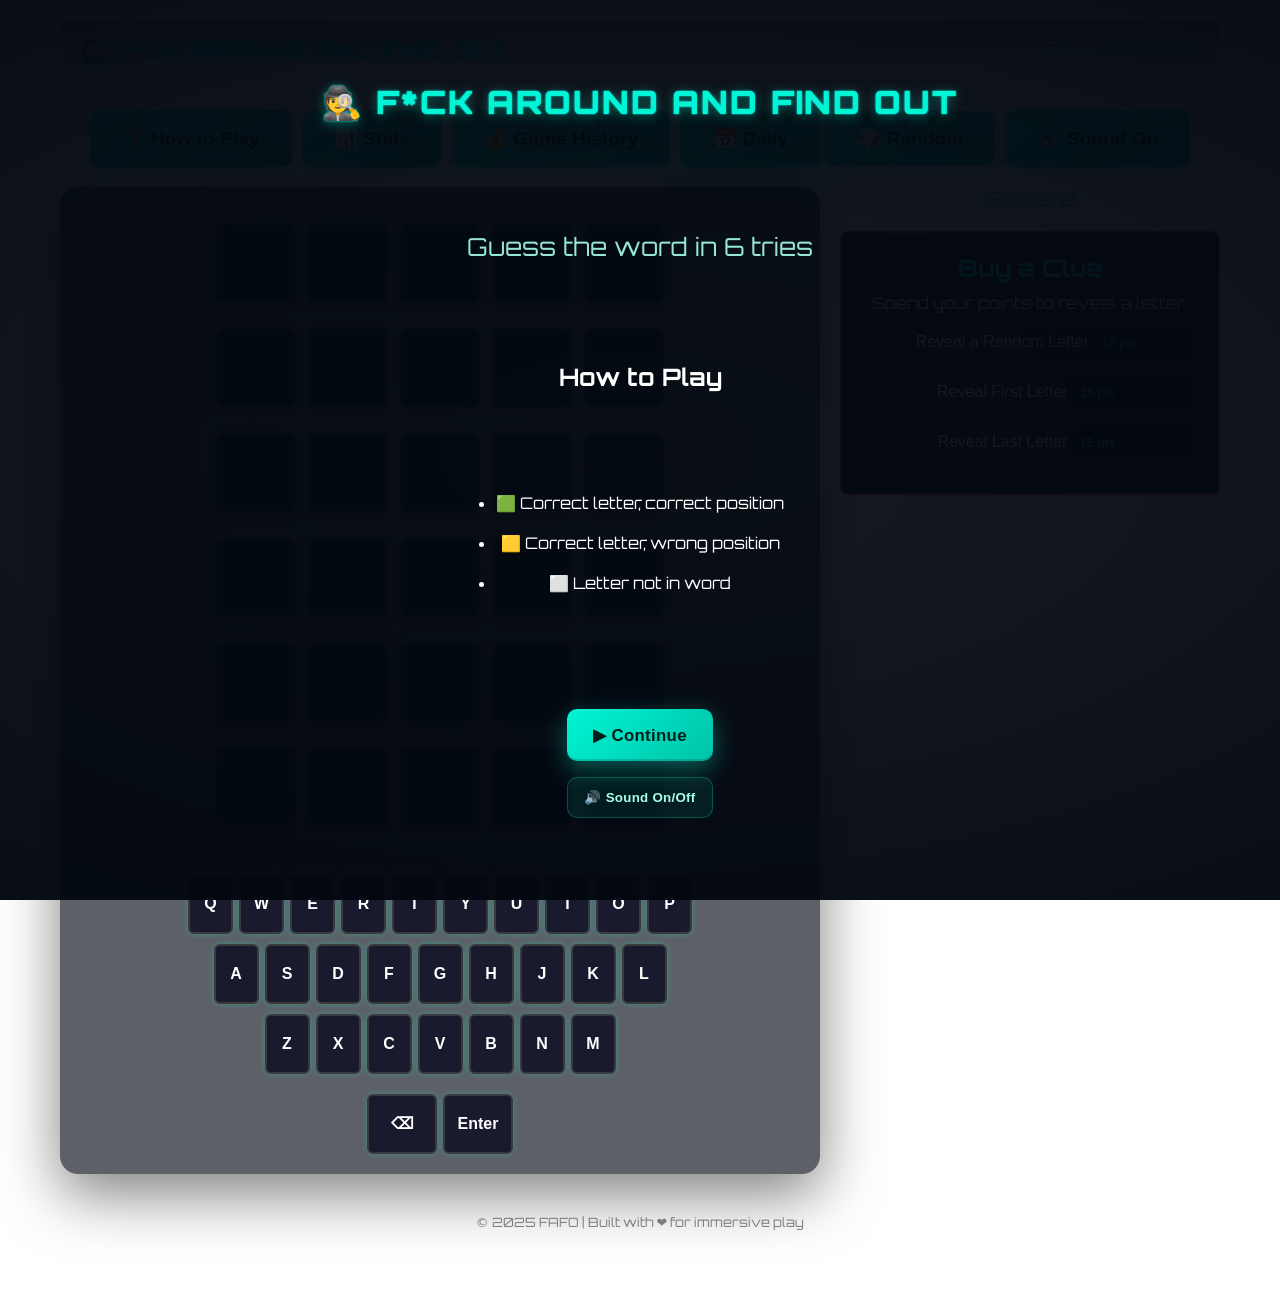
==== commit f6ddcbab: "first part of READ.md" ====
--- a/index.html
+++ b/index.html
@@ -1,104 +1,125 @@
 <!DOCTYPE html>
 <html lang="en">
-<head>
-  <meta charset="UTF-8"/>
-  <meta name="viewport" content="width=device-width, initial-scale=1.0"/>
-  <title>F-A-F-O</title>
-  <meta name="description" content="FAFO is an immersive word deduction game. Guess the hidden word, earn points, and unlock clues in a cinematic arcade-style experience."/>
-  <link rel="stylesheet" href="assets/style.css"/>
-  <!-- Preload optional arcade font if you want -->
-  <link rel="preconnect" href="https://fonts.googleapis.com">
-  <link href="https://fonts.googleapis.com/css2?family=Orbitron:wght@700;900&display=swap" rel="stylesheet">
-  <audio id="bg-music" src="assets/sounds/pinball-hall-of-fame-3-33581.mp3" loop></audio>
-  <link rel="icon" href="data:,">
-
-</head>
-
-<body>
-
-  <div id="app-wrapper">
-    <!-- Intro screen -->
-    <div id="intro-screen" aria-labelledby="intro-title">
-      <h1 id="intro-title" class="brand-title">🕵️ F*ck Around and Find Out</h1>
-      <p class="brand-tagline">
+
+  <head>
+    <meta charset="UTF-8" />
+    <meta name="viewport" content="width=device-width, initial-scale=1.0" />
+    <title>F-A-F-O</title>
+    <meta name="description" content="FAFO is an immersive word deduction game. Guess the hidden word, earn points, and unlock clues in a cinematic arcade-style experience." />
+    <link rel="stylesheet" href="assets/style.css" />
+    <!-- Preload optional arcade font if you want -->
+    <link rel="preconnect" href="https://fonts.googleapis.com">
+    <link href="https://fonts.googleapis.com/css2?family=Orbitron:wght@700;900&display=swap" rel="stylesheet">
+    <audio id="bg-music" src="assets/sounds/pinball-hall-of-fame-3-33581.mp3" loop></audio>
+    <link rel="icon" href="data:,">
+
+  </head>
+
+  <body>
+
+    <div id="app-wrapper">
+      <!-- Intro screen -->
+      <div id="intro-screen" aria-labelledby="intro-title">
+        <h1 id="intro-title" class="brand-title">🕵️ F*ck Around and Find Out</h1>
+        <p class="brand-tagline">Guess the word in 6 tries</p>
         <h2 id="modal-title">How to Play</h2>
-        <p>Guess the word in 6 tries</p>
         <ul>
           <li><span class="legend correct">🟩</span> Correct letter, correct position</li><br>
           <li><span class="legend present">🟨</span> Correct letter, wrong position</li><br>
           <li><span class="legend absent">⬜️</span> Letter not in word</li>
         </ul>
-      </p>
-
-      <div class="intro-actions">
-        <button id="start-btn" class="btn btn-primary btn-xl">▶ Continue</button>
-        <div class="intro-secondary">
-          <button id="sound-toggle" class="btn btn-ghost">🔊 Sound On/Off</button>
-          
-        </div>
-      </div>
-    </div>
-
-
-
-
-    <!-- Header -->
-    <header id="main-header" role="banner">
-      <h1 class="brand-title small">🕵️ F*ck Around and Find Out</h1>
-      <div id="meta-bar" aria-live="polite">
-        <span id="date-time">🗓️ Loading...</span>
-      </div>
-    </header>
-
-    <!-- Navigation -->
-    <nav id="top-nav" aria-label="Main navigation">
-      <button class="nav-btn" id="btn-howto">❓ How to Play</button>
-      <button class="nav-btn" id="btn-leaderboard">🏆 Leaderboard</button>
-      <button class="nav-btn" id="btn-stats">📊 Stats</button>
-      <button class="nav-btn" id="btn-points">💰 Game History</button>
-      <div id="mode-toggle" class="mode toggle" role="group" aria-label="Game mode">
-        <button class="nav-btn" id="btn-daily">📅 Daily</button>
-        <button class="nav-btn" id="btn-random">🎲 Random</button>
-      </div>
-      <button class="nav-btn" id="nav-sound-toggle">🔊 Sound On</button>
-      
-    </nav>
-
-    <div id="mobile-score"></div>
-    <!-- Main Game Area -->
-    <main id="game-area">
-      <section id="game-grid" aria-label="Word grid">
-        <!-- Rows generated dynamically -->
-      </section>
-
-      <!-- Keyboard -->
-      <section id="keyboard" aria-label="On-screen keyboard" role="application">
-        <div class="key-row top-row" aria-label="Top row keys">
-          <button class="key" data-key="Q">Q</button><button class="key" data-key="W">W</button><button class="key" data-key="E">E</button><button class="key" data-key="R">R</button><button class="key" data-key="T">T</button><button class="key" data-key="Y">Y</button><button class="key" data-key="U">U</button><button class="key" data-key="I">I</button><button class="key" data-key="O">O</button><button class="key" data-key="P">P</button>
-        </div>
-        <div class="key-row middle-row" aria-label="Home row keys">
-          <button class="key" data-key="A">A</button><button class="key" data-key="S">S</button><button class="key" data-key="D">D</button><button class="key" data-key="F">F</button><button class="key" data-key="G">G</button><button class="key" data-key="H">H</button><button class="key" data-key="J">J</button><button class="key" data-key="K">K</button><button class="key" data-key="L">L</button>
-        </div>
-        <div class="key-row bottom-row" aria-label="Bottom row keys">
-          <button class="key" data-key="Z">Z</button><button class="key" data-key="X">X</button><button class="key" data-key="C">C</button><button class="key" data-key="V">V</button><button class="key" data-key="B">B</button><button class="key" data-key="N">N</button><button class="key" data-key="M">M</button>
-        </div>
-      </section>
-      <div class="key-row action-row" aria-label="Bottom row keys">
-      <button class="key wide" data-key="Backspace">⌫</button>
-      <button class="key wide" data-key="Enter">Enter</button>
-      </div>
-    </main>
-
-    <!-- Sidebar -->
-    <aside id="sidebar" aria-label="Sidebar">
-      <section id="score-panel">
-        <p>Score: <span id="score">0</span></p>
-      </section>
-
-      <section id="clue-exchange">
-        <h2>Buy a Clue</h2>
-        <p>Spend your points to reveal a letter:</p>
-        <div class="clue-options">
+
+        <div class="intro-actions">
+          <button id="start-btn" class="btn btn-primary btn-xl">▶ Continue</button>
+          <div class="intro-secondary">
+            <button id="sound-toggle" class="btn btn-ghost">🔊 Sound On/Off</button>
+
+          </div>
+        </div>
+      </div>
+
+      <!-- Header -->
+      <header id="main-header" role="banner">
+        <h1 class="brand-title small">🕵️ F*ck Around and Find Out</h1>
+        <div id="meta-bar" aria-live="polite">
+          <span id="date-time">🗓️ Loading...</span>
+        </div>
+      </header>
+
+      <!-- Navigation -->
+      <nav id="top-nav" aria-label="Main navigation">
+        <button class="nav-btn" id="btn-howto">❓ How to Play</button>
+        <button class="nav-btn" id="btn-stats">📊 Stats</button>
+        <button class="nav-btn" id="btn-points">💰 Game History</button>
+        <div id="mode-toggle" class="mode toggle" role="group" aria-label="Game mode">
+          <button class="nav-btn" id="btn-daily">📅 Daily</button>
+          <button class="nav-btn" id="btn-random">🎲 Random</button>
+        </div>
+        <button class="nav-btn" id="nav-sound-toggle">🔊 Sound On</button>
+
+      </nav>
+
+      <div id="mobile-score"></div>
+      <!-- Main Game Area -->
+      <main id="game-area">
+        <section id="game-grid" tabindex="-1" aria-label="Word grid">
+          <!-- Rows generated dynamically -->
+        </section>
+
+        <!-- Keyboard -->
+        <section id="keyboard" tabindex="-1" aria-label="On-screen keyboard" role="application">
+          <div class="key-row top-row" aria-label="Top row keys">
+            <button class="key" data-key="Q">Q</button><button class="key" data-key="W">W</button><button class="key" data-key="E">E</button><button class="key" data-key="R">R</button><button class="key" data-key="T">T</button><button class="key" data-key="Y">Y</button><button class="key" data-key="U">U</button><button class="key" data-key="I">I</button><button class="key" data-key="O">O</button><button class="key" data-key="P">P</button>
+          </div>
+          <div class="key-row middle-row" aria-label="Home row keys">
+            <button class="key" data-key="A">A</button><button class="key" data-key="S">S</button><button class="key" data-key="D">D</button><button class="key" data-key="F">F</button><button class="key" data-key="G">G</button><button class="key" data-key="H">H</button><button class="key" data-key="J">J</button><button class="key" data-key="K">K</button><button class="key" data-key="L">L</button>
+          </div>
+          <div class="key-row bottom-row" aria-label="Bottom row keys">
+            <button class="key" data-key="Z">Z</button><button class="key" data-key="X">X</button><button class="key" data-key="C">C</button><button class="key" data-key="V">V</button><button class="key" data-key="B">B</button><button class="key" data-key="N">N</button><button class="key" data-key="M">M</button>
+          </div>
+        </section>
+        <div class="key-row action-row" aria-label="Bottom row keys">
+          <button class="key wide" data-key="Backspace">⌫</button>
+          <button class="key wide" data-key="Enter">Enter</button>
+        </div>
+      </main>
+
+      <!-- Sidebar -->
+      <aside id="sidebar" aria-label="Sidebar">
+        <section id="score-panel">
+          <p>Score: <span id="score">0</span></p>
+        </section>
+
+        <section id="clue-exchange">
+          <h2>Buy a Clue</h2>
+          <p>Spend your points to reveal a letter:</p>
+          <div class="clue-options">
+            <button class="clue-btn" data-cost="10" data-type="reveal-position">
+              <span>Reveal a Random Letter</span>
+              <span class="cost">10 pts</span>
+            </button>
+            <button class="clue-btn" data-cost="15" data-type="reveal-first">
+              <span>Reveal First Letter</span>
+              <span class="cost">15 pts</span>
+            </button>
+            <button class="clue-btn" data-cost="15" data-type="reveal-last">
+              <span>Reveal Last Letter</span>
+              <span class="cost">15 pts</span>
+          </div>
+          <p id="clue-feedback-desktop" class="clue-result" aria-live="polite"></p>
+        </section>
+
+        <section id="dynamic-panel" aria-live="polite">
+          <!-- Content swapped dynamically -->
+        </section>
+      </aside>
+      <!-- Trigger icon -->
+      <button id="btn-clue-popup" class="clue-icon">💡</button>
+
+      <!-- Clue Popup for Mobile -->
+      <div id="clue-popup" class="hidden" role="dialog" aria-modal="true" aria-labelledby="clue-title">
+        <div class="popup-content">
+          <h2 id="clue-title">🔮 Buy a Clue</h2>
           <button class="clue-btn" data-cost="10" data-type="reveal-position">
             <span>Reveal a Random Letter</span>
             <span class="cost">10 pts</span>
@@ -110,155 +131,104 @@
           <button class="clue-btn" data-cost="10" data-type="reveal-last">
             <span>Reveal Last Letter</span>
             <span class="cost">15 pts</span>
-        </div>
-          <p id="clue-feedback-desktop" class="clue-result" aria-live="polite"></p>
-      </section>
-
-      <section id="dynamic-panel" aria-live="polite">
-        <!-- Content swapped dynamically -->
-      </section>
-    </aside>
-
-
-<!-- Trigger icon -->
-<button id="btn-clue-popup" class="clue-icon">💡</button>
-
-<!-- Clue Popup for Mobile -->
-<div id="clue-popup" class="hidden" role="dialog" aria-modal="true" aria-labelledby="clue-title">
-  <div class="popup-content">
-    <h2 id="clue-title">🔮 Buy a Clue</h2>
-    <button class="clue-btn" data-cost="10" data-type="reveal-position">
-      <span>Reveal a Random Letter</span>
-      <span class="cost">10 pts</span>
-    </button>
-    <button class="clue-btn" data-cost="10" data-type="reveal-first">
-      <span>Reveal First Letter</span>
-      <span class="cost">15 pts</span>
-    </button>
-    <button class="clue-btn" data-cost="10" data-type="reveal-last">
-      <span>Reveal Last Letter</span>
-      <span class="cost">15 pts</span>
-
-    </button>
-    <div class="clue-result" id="clue-feedback-mobile"></div>
-    <button id="close-clue-popup">Close</button>
-  </div>
-</div>
-
-
-
-    <!-- How to Play modal -->
-     <div id="howto-screen" class="intro-screen hidden" aria-labelledby="howto-title">
-  <h1 id="howto-title" class="brand-title">❓ How to Play</h1>
-  <div class="brand-tagline">
-    <p>Guess the word, earn points, unlock clues, and climb the leaderboard.</p>
-  </div>
-  <br>
-<section class="modal-section">
-  <h3>🎯 Objective</h3>
-  <p>Guess the hidden word in 6 tries. Each guess gives feedback:</p>
-  <ul class="legend-list">
-    <li><span class="legend correct">🟩</span> Correct letter, correct position</li>
-    <li><span class="legend present">🟨</span> Correct letter, wrong position</li>
-    <li><span class="legend absent">⬜️</span> Letter not in word</li>
-  </ul>
-</section>
-
-<section class="modal-section">
-  <h3>🔮 Clues</h3>
-  <p>Spend points to reveal hints:</p>
-  <ul>
-    <li><strong>Reveal random Letter</strong> – reveals a letter not already solved in the grid.</li>
-    <li><strong>First / Last Letter</strong> – reveals the starting or ending letter.</li>
-  </ul>
-  <p class="note">Clues cost points — use them wisely!</p>
-</section>
-
-<section class="modal-section">
-  <h3>🏆 Leaderboard</h3>
-  <ul>
-    <li>Ranks players by total points earned.</li>
-    <li>Your name and score are saved when you win.</li>
-  </ul>
-</section>
-
-<section class="modal-section">
-  <h3>📜 Game History</h3>
-  <ul>
-    <li>Tracks your wins and losses.</li>
-    <li>Helps you spot patterns and improve strategy.</li>
-  </ul>
-</section>
-
-<section class="modal-section">
-  <h3>📊 Stats</h3>
-  <ul>
-    <li><strong>Games Played</strong> – total rounds attempted.</li>
-    <li><strong>Win Rate</strong> – percentage of games won.</li>
-    <li><strong>Current Streak</strong> – consecutive wins.</li>
-    <li><strong>Best Streak</strong> – your longest winning streak.</li>
-  </ul>
-  <p>Includes a guess distribution chart showing how often you solve in 1–6 tries.</p>
-</section>
- <div class="intro-actions">
-    <button id="close-howto-screen" class="btn btn-primary btn-xl">▶ Continue</button>
-  </div>
-</div>
-
-
-<!-- Leaderboard Modal -->
-<div id="leaderboard-overlay" class="modal-overlay hidden" role="dialog" aria-modal="true" aria-labelledby="leaderboard-title">
-  <div class="modal-content">
-    <h2 id="leaderboard-title">🏆 Leaderboard</h2>
-    <div id="leaderboard-content"></div>
-    <button id="close-leaderboard" class="modal-close">Close</button>
-  </div>
-</div>
-
-<!-- Stats Modal -->
-<div id="stats-overlay" class="modal-overlay hidden" role="dialog" aria-modal="true" aria-labelledby="stats-title">
-  <div class="modal-content">
-    <div id="stats-content"></div>
-    <button id="close-stats" class="modal-close">Close</button>
-  </div>
-</div>
-
-<!-- Game History Modal -->
-<div id="history-overlay" class="modal-overlay hidden" role="dialog" aria-modal="true" aria-labelledby="history-title">
-  <div class="modal-content">
-    <h2 id="history-title">📜 Game History</h2>
-    <div id="history-content"></div>
-    <button id="close-history" class="modal-close">Close</button>
-  </div>
-</div>
-
-
-
-
-
-    <!-- Footer -->
-    <footer id="footer" role="contentinfo">
-      <p>© 2025 FAFO | Built with ❤️ for immersive play</p>
-    </footer>
-  </div>
-
-  <!-- Endgame Overlay -->
-  <div id="endgame-overlay" class="endgame-overlay hidden" role="dialog" aria-modal="true" aria-labelledby="endgame-title">
-    <div id="endgame-content">
-      <h2 id="endgame-title"></h2>
-      <p id="endgame-message"></p>
-
-      <!-- Player name input -->
-    <input id="player-name-input" type="text" placeholder="Enter your name" />
-      <div class="endgame-buttons">
-        <button id="continue-btn" class="nav-btn">Continue</button>
-        <button id="restart-btn" class="nav-btn">Restart</button>
-      </div>
+
+          </button>
+          <div class="clue-result" id="clue-feedback-mobile"></div>
+          <button id="close-clue-popup">Close</button>
+        </div>
+      </div>
+
+      <!-- How to Play modal -->
+      <div id="howto-screen" class="intro-screen hidden" aria-labelledby="howto-title">
+        <h1 id="howto-title" class="brand-title">❓ How to Play</h1>
+        <div class="brand-tagline">
+          <p>Guess the word, earn points and unlock clues</p>
+        </div>
+        <br>
+        <section class="modal-section">
+          <h3>🎯 Objective</h3>
+          <p>Guess the hidden word in 6 tries. Each guess gives feedback:</p>
+          <ul class="legend-list">
+            <li><span class="legend correct">🟩</span> Correct letter, correct position</li>
+            <li><span class="legend present">🟨</span> Correct letter, wrong position</li>
+            <li><span class="legend absent">⬜️</span> Letter not in word</li>
+          </ul>
+        </section>
+
+        <section class="modal-section">
+          <h3>🔮 Clues</h3>
+          <p>Spend points to reveal hints:</p>
+          <ul>
+            <li><strong>Reveal random Letter</strong> – reveals a letter not already solved in the grid.</li>
+            <li><strong>First / Last Letter</strong> – reveals the starting or ending letter.</li>
+          </ul>
+          <p class="note">Clues cost points — use them wisely!</p>
+        </section>
+
+
+        <section class="modal-section">
+          <h3>📜 Game History</h3>
+          <ul>
+            <li>Tracks your wins and losses.</li>
+            <li>Helps you spot patterns and improve strategy.</li>
+          </ul>
+        </section>
+
+        <section class="modal-section">
+          <h3>📊 Stats</h3>
+          <ul>
+            <li><strong>Games Played</strong> – total rounds attempted.</li>
+            <li><strong>Win Rate</strong> – percentage of games won.</li>
+            <li><strong>Current Streak</strong> – consecutive wins.</li>
+            <li><strong>Best Streak</strong> – your longest winning streak.</li>
+          </ul>
+          <p>Includes a guess distribution chart showing how often you solve in 1–6 tries.</p>
+        </section>
+        <div class="intro-actions">
+          <button id="close-howto-screen" class="btn btn-primary btn-xl">▶ Continue</button>
+        </div>
+      </div>
+
+      <!-- Stats Modal -->
+      <div id="stats-overlay" class="modal-overlay hidden" role="dialog" aria-modal="true" aria-labelledby="stats-title">
+        <div class="modal-content">
+          <div id="stats-content"></div>
+          <button id="close-stats" class="modal-close">Close</button>
+        </div>
+      </div>
+
+      <!-- Game History Modal -->
+      <div id="history-overlay" class="modal-overlay hidden" role="dialog" aria-modal="true" aria-labelledby="history-title">
+        <div class="modal-content">
+          <h2 id="history-title">📜 Game History</h2>
+          <div id="history-content"></div>
+          <button id="close-history" class="modal-close">Close</button>
+        </div>
+      </div>
+
+      <!-- Footer -->
+      <footer id="footer" role="contentinfo">
+        <p>© 2025 FAFO | Built with ❤️ for immersive play</p>
+      </footer>
     </div>
-  </div>
- 
-
-  <script type="module" src="data/wordBank.js"></script>
-  <script src="script.js"></script>
-</body>
+
+    <!-- Endgame Overlay -->
+    <div id="endgame-overlay" class="endgame-overlay hidden" role="dialog" aria-modal="true" aria-labelledby="endgame-title">
+      <div id="endgame-content">
+        <h2 id="endgame-title"></h2>
+        <p id="endgame-message"></p>
+
+        <!-- Player name input -->
+        <input id="player-name-input" type="text" placeholder="Enter your name" />
+        <div class="endgame-buttons">
+          <button id="continue-btn" class="nav-btn">Continue</button>
+          <button id="restart-btn" class="nav-btn">Restart</button>
+        </div>
+      </div>
+    </div>
+
+    <script type="module" src="data/wordBank.js"></script>
+    <script src="script.js"></script>
+  </body>
+
 </html>
--- a/assets/style.css
+++ b/assets/style.css
@@ -1,1367 +1,1315 @@
 /* ==========================================================
-   🧱 Base & Global Styles
-   ========================================================== */
+🧱 Base & Global Styles
+========================================================== */
 * {
-  box-sizing: border-box;
-  margin: 0;
-  padding: 0;
+box-sizing: border-box;
+margin: 0;
+padding: 0;
 }
 
 body {
-  font-family: 'Orbitron', system-ui, sans-serif;
-  background: linear-gradient(to bottom, #0d0d1a, #1a1a2e);
-  color: #ffffff;
-  min-height: 100vh;
-  display: flex;
-  justify-content: center;
-  background-image: url("../assets/images/background-game.png");
-  background-size: cover;
-  background-position: center;
-  background-attachment: fixed;
+font-family: 'Orbitron', system-ui, sans-serif;
+background: linear-gradient(to bottom, #0d0d1a, #1a1a2e);
+color: #ffffff;
+min-height: 100vh;
+display: flex;
+justify-content: center;
+background-image: url("../assets/images/background-game.png");
+background-size: cover;
+background-position: center;
+background-attachment: fixed;
 }
 
 /* Main wrapper grid layout */
 #app-wrapper {
-  max-width: 1200px;
-  width: 100%;
-  padding: 20px;
-  display: grid;
-  grid-template-areas:
-    "header header"
-    "nav nav"
-    "game sidebar"
-    "footer footer";
-  grid-template-columns: 2fr 1fr;
-  grid-gap: 20px;
-}
-
-/* ==========================================================
-   🎬 Intro Screen
-   ========================================================== */
+max-width: 1200px;
+width: 100%;
+padding: 20px;
+display: grid;
+grid-template-areas:
+"header header"
+"nav nav"
+"game sidebar"
+"footer footer";
+grid-template-columns: 2fr 1fr;
+grid-gap: 20px;
+}
+
+/* ==========================================================
+🎬 Intro Screen
+========================================================== */
 #intro-screen {
-  position: fixed;
-  inset: 0;
-  background: radial-gradient(1200px 600px at 50% 50%, rgba(3,8,16,0.92), rgba(3,8,16,0.98));
-  display: grid;
-  place-items: center;
-  z-index: 2000;
-  text-align: center;
-  padding: 2rem;
+position: fixed;
+inset: 0;
+background: radial-gradient(1200px 600px at 50% 50%, rgba(3,8,16,0.92), rgba(3,8,16,0.98));
+display: grid;
+place-items: center;
+z-index: 2000;
+text-align: center;
+padding: 2rem;
 }
 #intro-screen.hidden { display: none; }
 
 /* Branding */
 .brand-title {
-  font-weight: 900;
-  letter-spacing: 0.06em;
-  text-transform: uppercase;
-  color: #00f5d4;
-  text-shadow: 0 2px 12px rgba(0, 245, 212, 0.4), 0 0 2px #0ff;
+font-weight: 900;
+letter-spacing: 0.06em;
+text-transform: uppercase;
+color: #00f5d4;
+text-shadow: 0 2px 12px rgba(0, 245, 212, 0.4), 0 0 2px #0ff;
 }
 .brand-title.small {
-  font-size: 1.35rem;
-  text-shadow: 0 2px 14px rgba(0, 245, 212, 0.35), 0 0 3px #00f5d4;
+font-size: 1.35rem;
+text-shadow: 0 2px 14px rgba(0, 245, 212, 0.35), 0 0 3px #00f5d4;
 }
 .brand-tagline {
-  margin-top: 0.5rem;
-  color: #a6ffe9;
-  opacity: 0.9;
-  font-size: 1.55rem;
+margin-top: 0.5rem;
+color: #a6ffe9;
+opacity: 0.9;
+font-size: 1.55rem;
 }
 
 /* Intro actions */
 .intro-actions {
-  margin-top: 1rem;
-  display: grid;
-  gap: 1rem;
+margin-top: 1rem;
+display: grid;
+gap: 1rem;
 }
 .intro-secondary {
-  display: flex;
-  gap: 0.75rem;
-  justify-content: center;
+display: flex;
+gap: 0.75rem;
+justify-content: center;
 }
 
 /* Buttons */
 .btn {
-  border: 0;
-  border-radius: 10px;
-  padding: 0.75rem 1rem;
-  font-weight: 700;
-  letter-spacing: 0.02em;
-  transition: transform 120ms ease, box-shadow 120ms ease, background 120ms ease;
-  cursor: pointer;
+border: 0;
+border-radius: 10px;
+padding: 0.75rem 1rem;
+font-weight: 700;
+letter-spacing: 0.02em;
+transition: transform 120ms ease, box-shadow 120ms ease, background 120ms ease;
+cursor: pointer;
 }
 .btn-xl {
-  padding: 0.95rem 1.25rem;
-  font-size: 1.05rem;
+padding: 0.95rem 1.25rem;
+font-size: 1.05rem;
 }
 .btn-primary {
-  color: #021e1b;
-  background: linear-gradient(135deg, #00f5d4 0%, #00c2a8 100%);
-  box-shadow: 0 8px 24px rgba(0, 245, 212, 0.35), inset 0 -2px 0 rgba(0, 0, 0, 0.15);
+color: #021e1b;
+background: linear-gradient(135deg, #00f5d4 0%, #00c2a8 100%);
+box-shadow: 0 8px 24px rgba(0, 245, 212, 0.35), inset 0 -2px 0 rgba(0, 0, 0, 0.15);
 }
 .btn-primary:hover { transform: translateY(-1px); }
 .btn-ghost {
-  color: #a6ffe9;
-  background: rgba(0, 245, 212, 0.08);
-  border: 1px solid rgba(0, 245, 212, 0.25);
+color: #a6ffe9;
+background: rgba(0, 245, 212, 0.08);
+border: 1px solid rgba(0, 245, 212, 0.25);
 }
 .btn-ghost:hover {
-  background: rgba(0, 245, 212, 0.15);
-  transform: translateY(-1px);
-}
-
-/* ==========================================================
-   🕵️ Header & Meta Bar
-   ========================================================== */
+background: rgba(0, 245, 212, 0.15);
+transform: translateY(-1px);
+}
+
+/* ==========================================================
+🕵️ Header & Meta Bar
+========================================================== */
 #main-header {
-  grid-area: header;
-  margin-bottom: 10px;
-  padding: 1rem 1.25rem;
-  display: flex;
-  align-items: center;
-  justify-content: space-between;
-  background: linear-gradient(180deg, rgba(0, 0, 0, 0.35), rgba(0, 0, 0, 0));
-  border-bottom: 1px solid rgba(255, 255, 255, 0.08);
+grid-area: header;
+margin-bottom: 10px;
+padding: 1rem 1.25rem;
+display: flex;
+align-items: center;
+justify-content: space-between;
+background: linear-gradient(180deg, rgba(0, 0, 0, 0.35), rgba(0, 0, 0, 0));
+border-bottom: 1px solid rgba(255, 255, 255, 0.08);
 }
 #meta-bar {
-  display: flex;
-  justify-content: space-between;
-  font-size: 0.9rem;
-  color: #00f5d4;
-  flex-wrap: wrap;
-  gap: 8px;
-}
-
-/* ==========================================================
-   🧭 Navigation
-   ========================================================== */
+display: flex;
+justify-content: space-between;
+font-size: 0.9rem;
+color: #00f5d4;
+flex-wrap: wrap;
+gap: 8px;
+}
+
+/* ==========================================================
+🧭 Navigation
+========================================================== */
 #top-nav {
-  grid-area: nav;
-  display: flex;
-  flex-wrap: wrap;
-  gap: 10px;
-  justify-content: center;
+grid-area: nav;
+display: flex;
+flex-wrap: wrap;
+gap: 10px;
+justify-content: center;
 }
 .nav-btn {
-  background-color: #1a1a2e;
-  color: #00f5d4;
-  border: 2px solid #3a3a3c;
-  padding: 8px 16px;
-  border-radius: 6px;
-  cursor: pointer;
-  transition: all 0.2s ease;
-  flex: 1 1 auto;
-  min-width: 120px;
-  text-align: center;
-}
+padding: 1rem 2rem;
+font-size: 1.2rem;
+font-weight: bold;
+border-radius: 10px;
+background: linear-gradient(135deg, #00f5d4, #00c2a8);
+color: #021e1b;
+border: none;
+box-shadow: 0 4px 12px rgba(0, 245, 212, 0.3);
+cursor: pointer;
+transition: background 0.2s ease, box-shadow 0.3s ease;
+}
+
 .nav-btn:hover {
-  background-color: #ff2e63;
-  color: #fff;
-  box-shadow: 0 0 10px #ff2e63;
+background-color: #ff2e63;
+box-shadow: 0 0 50px #ff2e63;
+ 
 }
 .mode-toggle {
-  display: inline-flex;
-  gap: 8px;
-  margin-left: 0.5rem;
+display: inline-flex;
+gap: 8px;
+margin-left: 0.5rem;
 }
 .nav-btn.active {
-  background: rgba(0, 245, 212, 0.18);
-  border-color: rgba(0, 245, 212, 0.35);
-}
-
-/* ==========================================================
-   🎯 Game Area (Grid + Keyboard)
-   ========================================================== */
+  background: linear-gradient(135deg, #00f5d4, #00c2a8);
+  color: #021e1b; 
+  box-shadow: 0 0 40px #00f5d4; 
+  border: 1px solid #00f5d4;
+}
+.nav-btn.active:hover {
+  background-color: #00c2a8; 
+  box-shadow: 0 0 50px #00f5d4; 
+}
+/* ==========================================================
+🎯 Game Area (Grid + Keyboard)
+========================================================== */
 #game-area {
-  grid-area: game;
-  display: flex;
-  flex-direction: column;
-  align-items: center;
-  gap: 20px;
-  padding: 1.25rem;
-  border-radius: 18px;
-  background: rgba(7, 12, 20, 0.65);
-  box-shadow: 0 20px 60px rgba(0,0,0,0.5), inset 0 1px 0 rgba(255,255,255,0.04);
-  backdrop-filter: blur(4px) saturate(1.2);
+grid-area: game;
+display: flex;
+flex-direction: column;
+align-items: center;
+gap: 20px;
+padding: 1.25rem;
+border-radius: 18px;
+background: rgba(7, 12, 20, 0.65);
+box-shadow: 0 20px 60px rgba(0,0,0,0.5), inset 0 1px 0 rgba(255,255,255,0.04);
+backdrop-filter: blur(4px) saturate(1.2);
 }
 #new-game-btn { margin-top: 10px; animation: fadeIn 0.3s ease; }
 
 /* Word Grid */
 #game-grid {
-  display: grid;
-  grid-template-rows: repeat(6, 1fr);
-  gap: 12px;
-  margin-top: 10px;
-  position: relative;
+display: grid;
+grid-template-rows: repeat(6, 1fr);
+gap: 12px;
+margin-top: 10px;
+position: relative;
 }
 .guess-row {
-  display: grid;
-  grid-template-columns: repeat(5, 80px);
-  gap: 12px;
-  justify-content: center;
+display: grid;
+grid-template-columns: repeat(5, 80px);
+gap: 12px;
+justify-content: center;
 }
 .tile {
-  width: 80px;
-  height: 80px;
-  font-size: 2.5rem;
-  font-weight: bold;
-  text-align: center;
-  line-height: 80px;
-  text-transform: uppercase;
-  background-color: #0e1b27;
-  border: 2px solid rgba(255,255,255,0.12);
-  color: #eafffb;
-  border-radius: 8px;
-  box-shadow: 0 3px 10px rgba(0,0,0,0.4), inset 0 -2px 0 rgba(255,255,255,0.06);
-  transition: background-color 0.25s ease, transform 0.2s ease, box-shadow 0.25s ease;
+width: 80px;
+height: 80px;
+font-size: 2.5rem;
+font-weight: bold;
+text-align: center;
+line-height: 80px;
+text-transform: uppercase;
+background-color: #0e1b27;
+border: 2px solid rgba(255,255,255,0.12);
+color: #eafffb;
+border-radius: 8px;
+box-shadow: 0 3px 10px rgba(0,0,0,0.4), inset 0 -2px 0 rgba(255,255,255,0.06);
+transition: background-color 0.25s ease, transform 0.2s ease, box-shadow 0.25s ease;
 }
 /* Tile states */
 .tile[data-state="correct"] {
-  background: linear-gradient(135deg, #14ff6f 0%, #06c45a 100%);
-  border-color: #14ff6f;
-  color: #04110a;
-  transform: scale(1.05);
-  animation: glowPulse 1.5s infinite alternate;
-  box-shadow: 0 8px 22px rgba(20, 255, 111, 0.35);
+background: linear-gradient(135deg, #14ff6f 0%, #06c45a 100%);
+border-color: #14ff6f;
+color: #04110a;
+transform: scale(1.05);
+animation: glowPulse 1.5s infinite alternate;
+box-shadow: 0 8px 22px rgba(20, 255, 111, 0.35);
 }
 .tile[data-state="present"] {
-  background: linear-gradient(135deg, #ffd84a 0%, #f5b400 100%);
-  border-color: #ffd84a;
-  color: #221a00;
-  box-shadow: 0 8px 22px rgba(255, 216, 74, 0.35);
+background: linear-gradient(135deg, #ffd84a 0%, #f5b400 100%);
+border-color: #ffd84a;
+color: #221a00;
+box-shadow: 0 8px 22px rgba(255, 216, 74, 0.35);
 }
 .tile[data-state="absent"] {
-  background: linear-gradient(135deg, #2a3543 0%, #1b2430 100%);
-  border-color: #1b2430;
-  color: #b9c7d6;
-  opacity: 0.92;
+background: linear-gradient(135deg, #2a3543 0%, #1b2430 100%);
+border-color: #1b2430;
+color: #b9c7d6;
+opacity: 0.92;
 }
 
 /* Tile animations */
 .tile.flip { animation: flipTile 0.6s ease forwards; }
 @keyframes flipTile {
-  0%   { transform: rotateX(0); }
-  50%  { transform: rotateX(90deg); }
-  100% { transform: rotateX(0); }
+0% { transform: rotateX(0); }
+50% { transform: rotateX(90deg); }
+100% { transform: rotateX(0); }
 }
 
 @keyframes glowPulse {
-  from { box-shadow: 0 0 6px #00f5d4; }
-  to   { box-shadow: 0 0 20px #00f5d4; }
-}
-
-/* ==========================================================
-   🎯 Keyboard Layout
-   ========================================================== */
+from { box-shadow: 0 0 6px #00f5d4; }
+to { box-shadow: 0 0 20px #00f5d4; }
+}
+
+/* ==========================================================
+🎯 Keyboard Layout
+========================================================== */
 #keyboard {
-  display: flex;
-  flex-direction: column;
-  gap: 10px;
-  margin-top: 20px;
-  padding: 0 4px;
+display: flex;
+flex-direction: column;
+gap: 10px;
+margin-top: 20px;
+padding: 0 4px;
 }
 .key-row {
-  display: flex;
-  justify-content: center;
-  gap: 6px;
+display: flex;
+justify-content: center;
+gap: 6px;
 }
 .key {
-  width: 45px;
-  height: 60px;
-  font-size: 1rem;
-  font-weight: bold;
-  background-color: #1a1a2e;
-  color: #fff;
-  border: 2px solid #3a3a3c;
-  border-radius: 6px;
-  cursor: pointer;
-  transition: all 0.2s ease;
-  box-shadow: 0 0 6px rgba(0, 245, 212, 0.3);
+width: 45px;
+height: 60px;
+font-size: 1rem;
+font-weight: bold;
+background-color: #1a1a2e;
+color: #fff;
+border: 2px solid #3a3a3c;
+border-radius: 6px;
+cursor: pointer;
+transition: all 0.2s ease;
+box-shadow: 0 0 6px rgba(0, 245, 212, 0.3);
 }
 .key:hover {
-  background-color: #ff2e63;
-  color: #fff;
-  box-shadow: 0 0 12px #ff2e63;
+background-color: #ff2e63;
+color: #fff;
+box-shadow: 0 0 12px #ff2e63;
 }
 .key:active {
-  transform: scale(0.95);
-  box-shadow: 0 0 6px #ff2e63;
+transform: scale(0.95);
+box-shadow: 0 0 6px #ff2e63;
 }
 .key.wide { width: 70px; }
+
+.clue-btn:focus {
+outline:none;
+}
 
 /* Key states */
 .key.correct {
-  background-color: #00f5d4;
-  color: #0d0d1a;
-  border-color: #00f5d4;
-  box-shadow: 0 0 12px #00f5d4;
+background-color: #00f5d4;
+color: #0d0d1a;
+border-color: #00f5d4;
+box-shadow: 0 0 12px #00f5d4;
 }
 .key.present {
-  background-color: #ff9f1c;
-  color: #0d0d1a;
-  border-color: #ff9f1c;
-  box-shadow: 0 0 12px #ff9f1c;
+background-color: #ff9f1c;
+color: #0d0d1a;
+border-color: #ff9f1c;
+box-shadow: 0 0 12px #ff9f1c;
 }
 .key.absent {
-  background-color: #3a3a3c;
-  color: #888;
-  border-color: #3a3a3c;
-  box-shadow: none;
+background-color: #3a3a3c;
+color: #888;
+border-color: #3a3a3c;
+box-shadow: none;
 }
 .key:focus {
-  outline: 2px solid #00f5d4;
-  outline-offset: 2px;
-}
-
-/* ==========================================================
-   📊 Sidebar
-   ========================================================== */
+outline: 2px solid #00f5d4;
+outline-offset: 2px;
+}
+
+/* ==========================================================
+📊 Sidebar
+========================================================== */
 #sidebar {
-  grid-area: sidebar;
-  display: flex;
-  flex-direction: column;
-  gap: 20px;
-  overflow-y: auto;
-  max-height: 80vh;
+grid-area: sidebar;
+display: flex;
+flex-direction: column;
+gap: 20px;
+overflow-y: auto;
+max-height: 80vh;
 }
 #score-panel {
-  font-size: 1.2rem;
-  color: #00f5d4;
-  text-align: center;
-  position: relative;
-}
-
-/* Clues section */
+font-size: 1.2rem;
+color: #00f5d4;
+text-align: center;
+position: relative;
+}
+
+/* =======================
+🕵️ Clue Exchange
+ =======================*/
+
 #clue-exchange {
-  background-color: #1a1a2e;
-  border: 2px solid #ff2e63;
-  border-radius: 8px;
-  padding: 20px;
-  text-align: center;
+background-color: #1a1a2e;
+border: 2px solid #ff2e63;
+border-radius: 8px;
+padding: 20px;
+text-align: center;
 }
 #clue-exchange h2 {
-  color: #00f5d4;
-  margin-bottom: 10px;
+color: #00f5d4;
+margin-bottom: 10px;
 }
 .clue-btn {
-  background-color: #3a3a3c;
-  color: #fff;
-  border: none;
-  padding: 10px;
-  margin: 5px 0;
-  border-radius: 6px;
-  cursor: pointer;
-  display: flex;
-  justify-content: space-between;
-  align-items: center;
-  transition: background-color 0.2s ease;
+background-color: #3a3a3c;
+color: #fff;
+border: none;
+padding: 10px;
+margin: 5px 0;
+border-radius: 6px;
+cursor: pointer;
+display: flex;
+justify-content: space-between;
+align-items: center;
+transition: background-color 0.2s ease;
 }
 .clue-btn:hover { background-color: #ff2e63; }
 .cost {
-  background-color: #0d0d1a;
-  padding: 4px 8px;
-  border-radius: 4px;
-  font-size: 0.8rem;
-  color: #00f5d4;
+background-color: #0d0d1a;
+padding: 4px 8px;
+border-radius: 4px;
+font-size: 0.8rem;
+color: #00f5d4;
 }
 .clue-result {
-  margin-top: 10px;
-  font-size: 1rem;
-  color: #ff9f1c;
-}
-
-/* ==========================================================
-   💫 Score Floats
-   ========================================================== */
-.score-float {
-  position: absolute;
-  font-weight: bold;
-  font-size: 1.2em;
-  animation: floatUp 1s ease-out forwards;
-  left: 50%;
-  transform: translateX(-50%);
-  pointer-events: none;
-  text-shadow: 0 0 6px rgba(0,0,0,0.6);
-  color: #ff4444;
-}
-.score-float.streak {
-  font-size: 1.4em;
-  text-shadow: 0 0 10px #ff6600, 0 0 20px #ff3300;
-}
-@keyframes floatUp {
-  0%   { opacity: 1; transform: translate(-50%, 0); }
-  100% { opacity: 0; transform: translate(-50%, -40px); }
-}
-
-/* ==========================================================
-   🏅 Leaderboard Modal
-   ========================================================== */
-#leaderboard-modal {
-  position: fixed;
-  inset: 0;
-  background: rgba(0,0,0,0.8);
-  display: flex;
-  justify-content: center;
-  align-items: center;
-  z-index: 1001;
-}
-#leaderboard-modal.hidden { display: none; }
-#leaderboard-modal .modal-content {
-  background: #1a1a2e;
-  padding: 20px;
-  border-radius: 8px;
-  color: #fff;
-  max-width: 400px;
-  text-align: center;
-}
-#leaderboard-modal input {
-  width: 80%;
-  padding: 8px;
-  margin: 10px 0;
-  font-size: 1rem;
+margin-top: 10px;
+font-size: 1rem;
+color: #ff9f1c;
 }
 
 /* Dynamic panel reveal */
 #dynamic-panel {
-  max-height: 0;
-  overflow: hidden;
-  transition: max-height 0.6s ease, opacity 0.4s ease;
-  opacity: 0;
+max-height: 0;
+overflow: hidden;
+transition: max-height 0.6s ease, opacity 0.4s ease;
+opacity: 0;
 }
 #dynamic-panel.show {
-  max-height: 500px;
-  opacity: 1;
-}
-
-/* ==========================================================
-   📢 Universal Modal Overlay
-   ========================================================== */
+max-height: 500px;
+opacity: 1;
+}
+
+/* ==========================================================
+💫 Score Floats
+========================================================== */
+.score-float {
+position: absolute;
+font-weight: bold;
+font-size: 1.2em;
+animation: floatUp 1s ease-out forwards;
+left: 50%;
+transform: translateX(-50%);
+pointer-events: none;
+text-shadow: 0 0 6px rgba(0,0,0,0.6);
+color: #ff4444;
+}
+.score-float.streak {
+font-size: 1.4em;
+text-shadow: 0 0 10px #ff6600, 0 0 20px #ff3300;
+}
+@keyframes floatUp {
+0% { opacity: 1; transform: translate(-50%, 0); }
+100% { opacity: 0; transform: translate(-50%, -40px); }
+}
+
+
+
+
+
+/* ==========================================================
+📢 Universal Modal Overlay
+========================================================== */
 .modal-overlay {
-  position: fixed;
-  inset: 0;
-  width: 100%; height: 100%;
-  background-color: rgba(13, 13, 26, 0.9);
-  display: flex;
-  justify-content: center;
-  align-items: center;
-  z-index: 999;
-  opacity: 0;
-  pointer-events: none;
-  transition: opacity 0.3s ease;
+position: fixed;
+inset: 0;
+width: 100%; height: 100%;
+background-color: rgba(13, 13, 26, 0.9);
+display: flex;
+justify-content: center;
+align-items: center;
+z-index: 999;
+opacity: 0;
+pointer-events: none;
+transition: opacity 0.3s ease;
 }
 .modal-overlay.active {
-  opacity: 1;
-  pointer-events: auto;
+opacity: 1;
+pointer-events: auto;
 }
 .modal-overlay.hidden {
-  display: none !important;
+display: none !important;
 }
 
 /* Modal sections How to Play */
 
 .modal-section {
-  margin-bottom: 1.5rem;
-  text-align: left;
+margin-bottom: 1.5rem;
+text-align: left;
 }
 
 .modal-section h3 {
-  color: #00f5d4;
-  margin-bottom: 0.5rem;
-  font-size: 1.2rem;
+color: #00f5d4;
+margin-bottom: 0.5rem;
+font-size: 1.2rem;
 }
 
 .modal-section ul {
-  list-style: none;
-  padding-left: 0;
-  margin: 0.5rem 0;
+list-style: none;
+padding-left: 0;
+margin: 0.5rem 0;
 }
 
 .modal-section ul li {
-  margin-bottom: 0.4rem;
-  color: #ddd;
+margin-bottom: 0.4rem;
+color: #ddd;
 }
 
 .legend-list li {
-  display: flex;
-  align-items: center;
-  gap: 0.5rem;
+display: flex;
+align-items: center;
+gap: 0.5rem;
 }
 
 .note {
-  font-style: italic;
-  color: #aaa;
-  margin-top: 0.5rem;
-}
-
-/* ==========================================================
-   📦 Shared Modal Content
-   ========================================================== */
+font-style: italic;
+color: #aaa;
+margin-top: 0.5rem;
+}
+
+/* ==========================================================
+📦 Shared Modal Content
+========================================================== */
 .modal-content {
-  background-color: #1a1a2e;
-  border: 2px solid #ff2e63;
-  padding: 20px;
-  border-radius: 10px;
-  width: min(500px, 90vw);
-  max-height: 90vh;
-  overflow-y: auto;
-  color: #fff;
-  text-align: center;
-  animation: fadeIn 0.3s ease forwards;
-  transform: scale(0.95);
-  transition: transform 0.3s ease;
-  box-shadow: 0 8px 24px rgba(0,0,0,0.6);
+background-color: #1a1a2e;
+border: 2px solid #ff2e63;
+padding: 20px;
+border-radius: 10px;
+width: min(500px, 90vw);
+max-height: 90vh;
+overflow-y: auto;
+color: #fff;
+text-align: center;
+animation: fadeIn 0.3s ease forwards;
+transform: scale(0.95);
+transition: transform 0.3s ease;
+box-shadow: 0 8px 24px rgba(0,0,0,0.6);
 }
 .modal-content h2 {
-  color: #00f5d4;
-  margin-bottom: 12px;
-  font-size: 1.4rem;
-}
-
-/* ==========================================================
-   ❌ Close Buttons (Reusable)
-   ========================================================== */
+color: #00f5d4;
+margin-bottom: 12px;
+font-size: 1.4rem;
+}
+
+/* ==========================================================
+❌ Close Buttons (Reusable)
+========================================================== */
 .modal-close {
-  margin-top: 12px;
-  padding: 8px 16px;
-  background-color: #ff2e63;
-  color: #fff;
-  border: none;
-  border-radius: 6px;
-  cursor: pointer;
-  transition: background-color 0.2s ease, transform 0.2s ease;
+margin-top: 12px;
+padding: 8px 16px;
+background-color: #ff2e63;
+color: #fff;
+border: none;
+border-radius: 6px;
+cursor: pointer;
+transition: background-color 0.2s ease, transform 0.2s ease;
 }
 .modal-close:hover {
-  background-color: #ff9f1c;
-  transform: translateY(-2px);
-}
-
-/* ==========================================================
-   ✨ Animations
-   ========================================================== */
+background-color: #ff9f1c;
+transform: translateY(-2px);
+}
+
+/* ==========================================================
+✨ Animations
+========================================================== */
 @keyframes fadeIn {
-  from { opacity: 0; transform: scale(0.95); }
-  to   { opacity: 1; transform: scale(1); }
+from { opacity: 0; transform: scale(0.95); }
+to { opacity: 1; transform: scale(1); }
 }
 
 #modal-overlay:focus-within { outline: 2px solid #00f5d4; }
 
-
-/* ==========================================================
-   📜 How to Play Screen
-   ========================================================== */
+/* ==========================================================
+📜 How to Play Screen
+========================================================== */
 
 #howto-screen {
-  /* Inherits everything from #intro-screen */
-  position: fixed;
-  inset: 0;
-  background: radial-gradient(1200px 600px at 50% 50%, rgba(3,8,16,0.92), rgba(3,8,16,0.98));
-  display: flex;
-  flex-direction: column;
-  align-items: center;
-  z-index: 2000;
-  text-align: center;
-  padding: 2rem;
-  overflow-y: auto;
-  scroll-behavior: smooth;
+/* Inherits everything from #intro-screen */
+position: fixed;
+inset: 0;
+background: radial-gradient(1200px 600px at 50% 50%, rgba(3,8,16,0.92), rgba(3,8,16,0.98));
+display: flex;
+flex-direction: column;
+align-items: center;
+z-index: 2000;
+text-align: center;
+padding: 2rem;
+overflow-y: auto;
+scroll-behavior: smooth;
 }
 
 #howto-screen.hidden {
-  display: none;
+display: none;
 }
 
 .howto-content {
-  max-width: 600px;
-  text-align: left;
-  margin-top: 1rem;
-  font-size: 1rem;
-  line-height: 1.6;
-  color: #a6ffe9;
-}
-
-/* ==========================================================
-   📜 Modal Overlays (How to Play, Leaderboard, History, Stats)
-   ========================================================== */
-#leaderboard-overlay,
+max-width: 600px;
+text-align: left;
+margin-top: 1rem;
+font-size: 1rem;
+line-height: 1.6;
+color: #a6ffe9;
+}
+
+/* ==========================================================
+📜 Modal Overlays (How to Play, History, Stats)
+========================================================== */
 #history-overlay,
 #stats-overlay,
 #howto-overlay {
-  position: fixed;
-  inset: 0; /* shorthand for top/right/bottom/left:0 */
-  width: 100%; height: 100%;
-  background-color: rgba(13, 13, 26, 0.9);
-  display: flex;
-  justify-content: center;
-  align-items: center;
-  z-index: 999;
-  opacity: 0;
-  pointer-events: none;
-  transition: opacity 0.3s ease;
-}
-
-#leaderboard-overlay.active,
+position: fixed;
+inset: 0;
+width: 100%; height: 100%;
+background-color: rgba(13, 13, 26, 0.9);
+display: flex;
+justify-content: center;
+align-items: center;
+z-index: 999;
+opacity: 0;
+pointer-events: none;
+transition: opacity 0.3s ease;
+}
+
 #history-overlay.active,
 #stats-overlay.active,
 #howto-overlay.active {
-  opacity: 1;
-  pointer-events: auto;
-}
-
-#leaderboard-overlay.hidden,
+opacity: 1;
+pointer-events: auto;
+}
+
 #history-overlay.hidden,
 #stats-overlay.hidden,
 #howto-overlay.hidden {
-  display: none !important;
+display: none !important;
 }
 
 /* Inner content areas */
-#leaderboard-content,
 #history-content,
 #stats-content {
-  margin-top: 15px;
-  font-size: 0.95rem;
-  color: #ddd;
+margin-top: 15px;
+font-size: 0.95rem;
+color: #ddd;
 }
 
 /* Headings */
-#leaderboard-overlay h2,
 #history-overlay h2,
 #stats-overlay h2,
 #howto-overlay h2 {
-  color: #00f5d4;
-  margin-bottom: 10px;
+color: #00f5d4;
+margin-bottom: 10px;
 }
 
 /* Close buttons (shared style) */
-#close-leaderboard,
 #close-history,
 #close-stats,
 #close-howto {
-  margin-top: 10px;
-  padding: 8px 16px;
-  background-color: #ff2e63;
-  color: #fff;
-  border: none;
-  border-radius: 6px;
-  cursor: pointer;
-  transition: background-color 0.2s ease, transform 0.2s ease;
-}
-#close-leaderboard:hover,
+margin-top: 10px;
+padding: 8px 16px;
+background-color: #ff2e63;
+color: #fff;
+border: none;
+border-radius: 6px;
+cursor: pointer;
+transition: background-color 0.2s ease, transform 0.2s ease;
+}
 #close-history:hover,
 #close-stats:hover,
 #close-howto:hover {
-  background-color: #ff9f1c;
-  transform: translateY(-2px);
+background-color: #ff9f1c;
+transform: translateY(-2px);
 }
 
 /* Focus outlines */
-#leaderboard-overlay:focus-within,
 #history-overlay:focus-within,
 #stats-overlay:focus-within,
 #howto-overlay:focus-within {
-  outline: 2px solid #00f5d4;
-}
-
-/* ==========================================================
-   📊 Modal Action Buttons (Stats, etc.)
-   ========================================================== */
+outline: 2px solid #00f5d4;
+}
+
+/* ==========================================================
+📊 Modal Action Buttons (Stats, etc.)
+========================================================== */
 .modal-action {
-  margin-top: 10px;
-  padding: 10px 20px;
-  background-color: #3a3a3c;
-  color: #00f5d4;
-  border: 2px solid #00f5d4;
-  border-radius: 6px;
-  font-weight: bold;
-  font-size: 1rem;
-  cursor: pointer;
-  transition: background-color 0.2s ease, transform 0.2s ease;
+margin-top: 10px;
+padding: 10px 20px;
+background-color: #3a3a3c;
+color: #00f5d4;
+border: 2px solid #00f5d4;
+border-radius: 6px;
+font-weight: bold;
+font-size: 1rem;
+cursor: pointer;
+transition: background-color 0.2s ease, transform 0.2s ease;
 }
 
 .modal-action:hover {
-  background-color: #00f5d4;
-  color: #0d0d1a;
-  transform: translateY(-2px);
-}
-
-
-/* ==========================================================
-   🏆 Leaderboard card
-   ========================================================== */
-.leaderboard-card {
-  background: #1a1a2e;
-  border: 2px solid #3a3a3c;
-  border-radius: 8px;
-  padding: 12px;
-  margin: 8px 0;
-  text-align: center;
-  box-shadow: 0 4px 12px rgba(0,0,0,0.4);
-  transition: transform 0.2s ease;
-}
-.leaderboard-card:hover { transform: translateY(-2px); }
-.leaderboard-card.top1 { border-color: gold; box-shadow: 0 0 12px gold; }
-.leaderboard-card.top2 { border-color: silver; box-shadow: 0 0 12px silver; }
-.leaderboard-card.top3 { border-color: #cd7f32; box-shadow: 0 0 12px #cd7f32; }
-.leaderboard-card h3 { margin-bottom: 6px; font-size: 1.1rem; }
-.leaderboard-card .score {
-  display: block;
-  margin-top: 6px;
-  font-size: 0.9rem;
-  color: #00f5d4;
-}
-
-/* ==========================================================
-   📜 History card
-   ========================================================== */
+background-color: #00f5d4;
+color: #0d0d1a;
+transform: translateY(-2px);
+}
+/* ==========================================================
+📜 History card
+========================================================== */
 .history-card {
-  background: #1a1a2e;
-  border: 2px solid #3a3a3c;
-  border-radius: 8px;
-  padding: 12px;
-  margin: 8px 0;
-  text-align: center;
-  box-shadow: 0 4px 12px rgba(0,0,0,0.4);
-  transition: transform 0.2s ease;
+background: #1a1a2e;
+border: 2px solid #3a3a3c;
+border-radius: 8px;
+padding: 12px;
+margin: 8px 0;
+text-align: center;
+box-shadow: 0 4px 12px rgba(0,0,0,0.4);
+transition: transform 0.2s ease;
 }
 .history-card:hover { transform: translateY(-2px); }
 .history-card.win { border-color: #00f5d4; box-shadow: 0 0 12px #00f5d4; }
 .history-card.loss { border-color: #ff2e63; box-shadow: 0 0 12px #ff2e63; }
 .history-card h3 { margin-bottom: 6px; font-size: 1.1rem; }
 .history-card .date {
-  display: block;
-  margin-top: 6px;
-  font-size: 0.8rem;
-  color: #aaa;
-}
-
-/* ==========================================================
-   📊 Stats Modal
-   ========================================================== */
-
-   .stats-metrics {
-  display: flex;
-  justify-content: space-around;
-  margin: 1rem 0 1.5rem;
-  text-align: center;
+display: block;
+margin-top: 6px;
+font-size: 0.8rem;
+color: #aaa;
+}
+
+/* ==========================================================
+📊 Stats Modal
+========================================================== */
+
+.stats-metrics {
+display: flex;
+justify-content: space-around;
+margin: 1rem 0 1.5rem;
+text-align: center;
 }
 
 .metric {
-  display: flex;
-  flex-direction: column;
-  align-items: center;
-  background: #1a1a2e;
-  border: 2px solid #3a3a3c;
-  border-radius: 6px;
-  padding: 0.75rem 1rem;
-  min-width: 80px;
-  box-shadow: 0 2px 8px rgba(0,0,0,0.3);
+display: flex;
+flex-direction: column;
+align-items: center;
+background: #1a1a2e;
+border: 2px solid #3a3a3c;
+border-radius: 6px;
+padding: 0.75rem 1rem;
+min-width: 80px;
+box-shadow: 0 2px 8px rgba(0,0,0,0.3);
 }
 
 .metric .label {
-  font-size: 0.85rem;
-  font-weight: bold;
-  color: #ccc;
-  margin-bottom: 0.4rem;
-  text-transform: uppercase;
-  letter-spacing: 0.5px;
+font-size: 0.85rem;
+font-weight: bold;
+color: #ccc;
+margin-bottom: 0.4rem;
+text-transform: uppercase;
+letter-spacing: 0.5px;
 }
 
 .metric .value {
-  font-size: 1.4rem;
-  font-weight: bold;
-  color: #00f5d4;
-  line-height: 1.4;
-  display: flex;
-  align-items: center;
-  justify-content: center;
-  min-height: 2.2rem;
-}
-
+font-size: 1.4rem;
+font-weight: bold;
+color: #00f5d4;
+line-height: 1.4;
+display: flex;
+align-items: center;
+justify-content: center;
+min-height: 2.2rem;
+}
 
 .stats-grid {
-  display: grid;
-  grid-template-columns: repeat(4, 1fr);
-  gap: 1rem;
-  text-align: center;
-  margin-bottom: 1.5rem;
+display: grid;
+grid-template-columns: repeat(4, 1fr);
+gap: 1rem;
+text-align: center;
+margin-bottom: 1.5rem;
 }
 .stats-grid div {
-  background: #1a1a2e;
-  border: 2px solid #3a3a3c;
-  border-radius: 6px;
-  padding: 1rem; 
-  font-size: 1rem; 
-  font-weight: bold;
-  color: #00f5d4;
-  box-shadow: 0 2px 8px rgba(0,0,0,0.3);
-}
-
+background: #1a1a2e;
+border: 2px solid #3a3a3c;
+border-radius: 6px;
+padding: 1rem;
+font-size: 1rem;
+font-weight: bold;
+color: #00f5d4;
+box-shadow: 0 2px 8px rgba(0,0,0,0.3);
+}
 
 /* Guess distribution bars */
 .guess-distribution { margin-top: 1rem; }
 .guess-row {
-  display: flex;
-  align-items: center;
-  justify-content: space-between;
-  margin: 0.4rem 0;
+display: flex;
+align-items: center;
+justify-content: space-between;
+margin: 0.4rem 0;
 }
 .guess-label {
-  width: 1.5rem;
-  text-align: right;
-  margin-right: 0.5rem;
-  font-weight: bold;
-  color: #fff;
+width: 1.5rem;
+text-align: right;
+margin-right: 0.5rem;
+font-weight: bold;
+color: #fff;
 }
 .guess-bar {
-  flex: 1;
-  background: #333;
-  border-radius: 4px;
-  overflow: hidden;
-  height: 1.5rem;
-  display: flex;
-  align-items: center;
+flex: 1;
+background: #333;
+border-radius: 4px;
+overflow: hidden;
+height: 1.5rem;
+display: flex;
+align-items: center;
 }
 .bar-fill {
-  background: linear-gradient(90deg, #00f5d4, #44cc44);
-  color: #000;
-  font-size: 0.9rem;
-  font-weight: bold;
-  white-space: nowrap;
-  transition: width 0.3s ease;
-  max-width: 98%;
-  height: 100%;
-  display: flex;
-  align-items: center;
-  justify-content: flex-start;
-  padding-left: 0.6rem; 
-  padding-right: 0.6rem;
-  line-height: 1.5rem;
-  box-sizing: border-box;
-  min-width: 2.5rem;
+background: linear-gradient(90deg, #00f5d4, #44cc44);
+color: #000;
+font-size: 0.9rem;
+font-weight: bold;
+white-space: nowrap;
+transition: width 0.3s ease;
+max-width: 98%;
+height: 100%;
+display: flex;
+align-items: center;
+justify-content: flex-start;
+padding-left: 0.6rem;
+padding-right: 0.6rem;
+line-height: 1.5rem;
+box-sizing: border-box;
+min-width: 2.5rem;
 }
 .distribution-title {
-  text-align: center;
-  font-size: 1.2rem;
-  color: #00f5d4;
-  margin-bottom: 0.5rem;
-}
-
-/* ==========================================================
-   ⚡ Shake animation
-   ========================================================== */
+text-align: center;
+font-size: 1.2rem;
+color: #00f5d4;
+margin-bottom: 0.5rem;
+}
+
+/* ==========================================================
+⚡ Shake animation
+========================================================== */
 .shake { animation: shake 0.3s; }
 @keyframes shake {
-  0%,100% { transform: translateX(0); }
-  25% { transform: translateX(-5px); }
-  50% { transform: translateX(5px); }
-  75% { transform: translateX(-5px); }
-}
-
-/* ==========================================================
-   🏆 Endgame Overlay
-   ========================================================== */
+0%,100% { transform: translateX(0); }
+25% { transform: translateX(-5px); }
+50% { transform: translateX(5px); }
+75% { transform: translateX(-5px); }
+}
+
+/* ==========================================================
+🏆 Endgame Overlay
+========================================================== */
 #endgame-overlay {
-  position: fixed;
-  inset: 0;
-  width: 100%; height: 100%;
-  background-color: rgba(13, 13, 26, 0.9);
-  display: flex;
-  justify-content: center;
-  align-items: center;
-  z-index: 3000;
+position: fixed;
+inset: 0;
+width: 100%; height: 100%;
+background-color: rgba(13, 13, 26, 0.9);
+display: flex;
+justify-content: center;
+align-items: center;
+z-index: 3000;
 }
 #endgame-overlay.hidden { display: none; }
 
 #endgame-content {
-  background-color: #1a1a2e;
-  border: 2px solid #00f5d4;
-  padding: 30px;
-  border-radius: 10px;
-  text-align: center;
-  width: 350px;
-  animation: fadeIn 0.3s ease forwards;
+background-color: #1a1a2e;
+border: 2px solid #00f5d4;
+padding: 30px;
+border-radius: 10px;
+text-align: center;
+width: 350px;
+animation: fadeIn 0.3s ease forwards;
 }
 #endgame-content h2 { color: #ff2e63; margin-bottom: 10px; }
 #endgame-content p { color: #fff; margin-bottom: 20px; }
 
 .endgame-buttons {
-  display: flex;
-  justify-content: space-around;
-  gap: 10px;
+display: flex;
+justify-content: space-around;
+gap: 10px;
 }
 .endgame-buttons #continue-btn {
-  background-color: #00f5d4;
-  color: #0d0d1a;
-  border: none;
-  border-radius: 6px;
-  padding: 10px 20px;
-  font-weight: bold;
-  cursor: pointer;
-  transition: background-color 0.2s ease;
+background-color: #00f5d4;
+color: #0d0d1a;
+border: none;
+border-radius: 6px;
+padding: 10px 20px;
+font-weight: bold;
+cursor: pointer;
+transition: background-color 0.2s ease;
 }
 .endgame-buttons #continue-btn:hover { background-color: #00c9a7; }
 .endgame-buttons #restart-btn {
-  background-color: #3a3a3c;
-  color: #fff;
-  border: none;
-  border-radius: 6px;
-  padding: 10px 20px;
-  cursor: pointer;
-  transition: background-color 0.2s ease;
+background-color: #3a3a3c;
+color: #fff;
+border: none;
+border-radius: 6px;
+padding: 10px 20px;
+cursor: pointer;
+transition: background-color 0.2s ease;
 }
 .endgame-buttons #restart-btn:hover { background-color: #ff2e63; }
 
 /* ==========================================================
-   🧑‍💻 Player Name Input (Endgame)
-   ========================================================== */
+🧑‍💻 Player Name Input (Endgame)
+========================================================== */
 #player-name-input {
-  display: block;
-  margin: 15px auto 20px auto;
-  padding: 10px 16px;
-  width: 80%;
-  max-width: 300px;
-  font-size: 1.1rem;
-  font-family: 'Orbitron', sans-serif;
-  text-align: center;
-  color: #00f5d4;
-  background-color: #0d0d1a;
-  border: 2px solid #00f5d4;
-  border-radius: 8px;
-  box-shadow: 0 0 12px rgba(0, 245, 212, 0.3);
-  transition: border-color 0.2s ease, box-shadow 0.2s ease;
+display: block;
+margin: 15px auto 20px auto;
+padding: 10px 16px;
+width: 80%;
+max-width: 300px;
+font-size: 1.1rem;
+font-family: 'Orbitron', sans-serif;
+text-align: center;
+color: #00f5d4;
+background-color: #0d0d1a;
+border: 2px solid #00f5d4;
+border-radius: 8px;
+box-shadow: 0 0 12px rgba(0, 245, 212, 0.3);
+transition: border-color 0.2s ease, box-shadow 0.2s ease;
 }
 
 #player-name-input::placeholder {
-  color: #888;
-  font-style: italic;
+color: #888;
+font-style: italic;
 }
 
 #player-name-input:focus {
-  outline: none;
-  border-color: #ff2e63;
-  box-shadow: 0 0 12px #ff2e63;
-}
-
-
-/* ==========================================================
-   ✨ Animations
-   ========================================================== */
+outline: none;
+border-color: #ff2e63;
+box-shadow: 0 0 12px #ff2e63;
+}
+
+/* ==========================================================
+✨ Animations
+========================================================== */
 @keyframes fadeIn {
-  from { opacity: 0; transform: scale(0.95); }
-  to   { opacity: 1; transform: scale(1); }
-}
-
-/* ==========================================================
-   📜 Footer
-   ========================================================== */
+from { opacity: 0; transform: scale(0.95); }
+to { opacity: 1; transform: scale(1); }
+}
+
+/* ==========================================================
+📜 Footer
+========================================================== */
 #footer {
-  grid-area: footer;
-  text-align: center;
-  font-size: 0.8rem;
-  color: #888;
-  margin-top: 20px;
-}
-
-/* ==========================================================
-   📱 Mobile Layout — Arcade Experience
-   ========================================================== */
+grid-area: footer;
+text-align: center;
+font-size: 0.8rem;
+color: #888;
+margin-top: 20px;
+}
+
+/* ==========================================================
+📱 Mobile Layout — Arcade Experience
+========================================================== */
 @media (max-width: 768px) {
-  /* Main wrapper: vertical flow, scrollable */
-  #app-wrapper {
-    display: flex;
-    flex-direction: column;
-    align-items: center;
-    justify-content: flex-start;
-    min-height: 100vh;
-    overflow-y: auto;
-    padding: 0;
-  }
-
-  /* Top navigation bar */
-  #top-nav {
-    display: flex;
-    justify-content: space-around;
-    align-items: center;
-    width: 100%;
-    padding: 10px;
-    background-color: #0d0d1a;
-    border-bottom: 1px solid rgba(255,255,255,0.1);
-  }
-
-  /* Icon-only buttons */
-  .nav-icon {
-    background: none;
-    border: none;
-    color: #00f5d4;
-    font-size: 1.4rem;
-    cursor: pointer;
-  }
-
-  /* Compact nav mode */
-  #top-nav.compact-nav .nav-btn {
-    padding: 6px;
-    font-size: 1.2rem;
-    width: auto;
-    min-width: 0;
-    background: none;
-    border: none;
-    box-shadow: none;
-  }
-
-  /* Mode selector layout */
-  #mode-select {
-    display: flex;
-    flex-direction: column;
-    align-items: center;
-    gap: 20px;
-    margin: 20px 0;
-  }
-
-  /* Navigation buttons */
-  .nav-btn {
-    padding: 1rem 2rem;
-    font-size: 1.2rem;
-    font-weight: bold;
-    border-radius: 10px;
-    background: linear-gradient(135deg, #00f5d4, #00c2a8);
-    color: #021e1b;
-    border: none;
-    box-shadow: 0 4px 12px rgba(0, 245, 212, 0.3);
-    cursor: pointer;
-    transition: background 0.2s ease, box-shadow 0.3s ease;
-  }
-
-  .nav-btn:hover {
-    transform: translateY(-2px);
-  }
-
-  /* Game grid layout */
-  #game-grid {
-    display: grid;
-    grid-template-rows: repeat(6, 1fr);
-    gap: 8px;
-    margin-bottom: 20px;
-  }
-
-  .guess-row {
-    display: grid;
-    grid-template-columns: repeat(5, minmax(50px, 1fr));
-    gap: 6px;
-    justify-content: center;
-  }
-
-  .tile {
-    width: 100%;
-    height: 55px;
-    font-size: 1.6rem;
-    line-height: 55px;
-    border-radius: 6px;
-  }
-
-  /* Hide sidebar on mobile */
-  #sidebar {
-    display: none !important;
-  }
-
-  /* Floating score display */
-  #mobile-score {
-    position: fixed;
-    top: 10px;
-    right: 10px;
-    background: #0d0d1a;
-    color: #00f5d4;
-    padding: 8px 12px;
-    border-radius: 6px;
-    font-size: 1.1rem;
-    z-index: 1000;
-    box-shadow: 0 0 8px #00f5d4;
-  }
-}
-
-/* ==========================================================
-   🎯 Mobile Keyboard — Responsive & Arcade-Polished
-   ========================================================== */
+/* Main wrapper: vertical flow, scrollable */
+#app-wrapper {
+display: flex;
+flex-direction: column;
+align-items: center;
+justify-content: flex-start;
+min-height: 100vh;
+overflow-y: auto;
+padding: 0;
+}
+
+/* Top navigation bar */
+#top-nav {
+display: flex;
+justify-content: space-around;
+align-items: center;
+width: 100%;
+padding: 10px;
+background-color: #0d0d1a;
+border-bottom: 1px solid rgba(255,255,255,0.1);
+}
+
+/* Icon-only buttons */
+.nav-icon {
+background: none;
+border: none;
+color: #00f5d4;
+font-size: 1.4rem;
+cursor: pointer;
+}
+
+/* Compact nav mode */
+#top-nav.compact-nav .nav-btn {
+padding: 6px;
+font-size: 1.2rem;
+width: auto;
+min-width: 0;
+background: none;
+border: none;
+box-shadow: none;
+}
+
+/* Mode selector layout */
+#mode-select {
+display: flex;
+flex-direction: column;
+align-items: center;
+gap: 20px;
+margin: 20px 0;
+}
+
+/* Navigation buttons */
+.nav-btn {
+padding: 1rem 2rem;
+font-size: 1.2rem;
+font-weight: bold;
+border-radius: 10px;
+background: linear-gradient(135deg, #00f5d4, #00c2a8);
+color: #021e1b;
+border: none;
+box-shadow: 0 4px 12px rgba(0, 245, 212, 0.3);
+cursor: pointer;
+transition: background 0.2s ease, box-shadow 0.3s ease;
+}
+
+.nav-btn:hover {
+transform: translateY(-2px);
+}
+
+/* Game grid layout */
+#game-grid {
+display: grid;
+grid-template-rows: repeat(6, 1fr);
+gap: 8px;
+margin-bottom: 20px;
+}
+
+.guess-row {
+display: grid;
+grid-template-columns: repeat(5, minmax(50px, 1fr));
+gap: 6px;
+justify-content: center;
+}
+
+.tile {
+width: 100%;
+height: 55px;
+font-size: 1.6rem;
+line-height: 55px;
+border-radius: 6px;
+}
+
+/* Hide sidebar on mobile */
+#sidebar {
+display: none !important;
+}
+
+/* Floating score display */
+#mobile-score {
+position: fixed;
+top: 10px;
+right: 10px;
+background: #0d0d1a;
+color: #00f5d4;
+padding: 8px 12px;
+border-radius: 6px;
+font-size: 1.1rem;
+z-index: 1000;
+box-shadow: 0 0 8px #00f5d4;
+}
+}
+
+/* ==========================================================
+🎯 Mobile Keyboard — Responsive & Arcade-Polished
+========================================================== */
 @media (max-width: 768px) {
-  #keyboard {
-    display: flex;
-    flex-direction: column;
-    gap: 12px;
-    margin-top: 20px;
-    padding: 0 8px;
-    max-width: 600px;
-    margin-left: auto;
-    margin-right: auto;
-  }
-
-  .key-row {
-  display: grid;
-  grid-template-columns: repeat(10, 1fr);
-  gap: 6px;
-  margin-bottom: 8px;
-  max-width: 360px;
-  margin-left: auto;
-  margin-right: auto;
-}
-  /* Middle row offset (like real QWERTY) */
+#keyboard {
+display: flex;
+flex-direction: column;
+gap: 12px;
+margin-top: 20px;
+padding: 0 8px;
+max-width: 600px;
+margin-left: auto;
+margin-right: auto;
+}
+
+.key-row {
+display: grid;
+grid-template-columns: repeat(10, 1fr);
+gap: 6px;
+margin-bottom: 8px;
+max-width: 360px;
+margin-left: auto;
+margin-right: auto;
+}
+/* Middle row offset (like real QWERTY) */
 .middle-row {
-  padding-left: 6%;
-  grid-template-columns: repeat(9, 1fr);
+padding-left: 6%;
+grid-template-columns: repeat(9, 1fr);
 }
 /* Bottom row offset */
 .bottom-row {
-  padding-left: 12%;
-  grid-template-columns: repeat(7, 1fr);
+padding-left: 12%;
+grid-template-columns: repeat(7, 1fr);
 }
 
 /* Action row for wide buttons */
 .action-row {
-  display: flex;
-  justify-content: center;
-  gap: 12px;
+display: flex;
+justify-content: center;
+gap: 12px;
 }
 
 .key {
-  height: 48px;
-  font-size: 1rem;
-  font-weight: bold;
-  background-color: #1a1a2e;
-  color: #fff;
-  border: 2px solid #3a3a3c;
-  border-radius: 6px;
-  cursor: pointer;
-  transition: all 0.2s ease;
-  box-shadow: 0 0 6px rgba(0, 245, 212, 0.3);
-  text-align: center;
-}
-
-
-  .key:hover {
-    background-color: #ff2e63;
-    box-shadow: 0 0 12px #ff2e63;
-  }
-
-  .key:active {
-    transform: scale(0.95);
-    box-shadow: 0 0 6px #ff2e63;
-  }
-
-  /* Wide keys */
+height: 48px;
+font-size: 1rem;
+font-weight: bold;
+background-color: #1a1a2e;
+color: #fff;
+border: 2px solid #3a3a3c;
+border-radius: 6px;
+cursor: pointer;
+transition: all 0.2s ease;
+box-shadow: 0 0 6px rgba(0, 245, 212, 0.3);
+text-align: center;
+}
+
+.key:hover {
+background-color: #ff2e63;
+box-shadow: 0 0 12px #ff2e63;
+}
+
+.key:active {
+transform: scale(0.95);
+box-shadow: 0 0 6px #ff2e63;
+}
+
+/* Wide keys */
 .key.wide {
-  min-width: 80px;
-  padding: 0 12px;
-  font-size: 1.1rem;
-  background-color: #0d0d1a;
-  border-color: #00f5d4;
-  box-shadow: 0 0 12px #00f5d4;
-}
-
-
-  .key.wide:hover {
-    background-color: #00f5d4;
-    color: #0d0d1a;
-    box-shadow: 0 0 16px #00f5d4;
-  }
-
-  /* Key feedback states */
-  .key.correct {
-    background-color: #00f5d4;
-    color: #0d0d1a;
-    border-color: #00f5d4;
-    box-shadow: 0 0 12px #00f5d4;
-  }
-
-  .key.present {
-    background-color: #ff9f1c;
-    color: #0d0d1a;
-    border-color: #ff9f1c;
-    box-shadow: 0 0 12px #ff9f1c;
-  }
-
-  .key.absent {
-    background-color: #3a3a3c;
-    color: #888;
-    border-color: #3a3a3c;
-    box-shadow: none;
-  }
-
-  .key:focus {
-    outline: 2px solid #00f5d4;
-    outline-offset: 2px;
-  }
-}
-
-/* ==========================================================
-   🔮 Mobile Clue Popup
-   ========================================================== */
+min-width: 80px;
+padding: 0 12px;
+font-size: 1.1rem;
+background-color: #0d0d1a;
+border-color: #00f5d4;
+box-shadow: 0 0 12px #00f5d4;
+}
+
+.key.wide:hover {
+background-color: #00f5d4;
+color: #0d0d1a;
+box-shadow: 0 0 16px #00f5d4;
+}
+
+/* Key feedback states */
+.key.correct {
+background-color: #00f5d4;
+color: #0d0d1a;
+border-color: #00f5d4;
+box-shadow: 0 0 12px #00f5d4;
+}
+
+.key.present {
+background-color: #ff9f1c;
+color: #0d0d1a;
+border-color: #ff9f1c;
+box-shadow: 0 0 12px #ff9f1c;
+}
+
+.key.absent {
+background-color: #3a3a3c;
+color: #888;
+border-color: #3a3a3c;
+box-shadow: none;
+}
+
+.key:focus {
+outline: 2px solid #00f5d4;
+outline-offset: 2px;
+}
+}
+
+/* ==========================================================
+🔮 Mobile Clue Popup
+========================================================== */
 #clue-popup {
-  position: fixed;
-  bottom: 0; left: 0; right: 0;
-  background-color: #1a1a2e;
-  border-top: 3px solid #ff2e63;
-  border-radius: 12px 12px 0 0;
-  padding: 20px;
-  transform: translateY(100%);
-  transition: transform 0.3s ease;
-  z-index: 1000;
+position: fixed;
+bottom: 0; left: 0; right: 0;
+background-color: #1a1a2e;
+border-top: 3px solid #ff2e63;
+border-radius: 12px 12px 0 0;
+padding: 20px;
+transform: translateY(100%);
+transition: transform 0.3s ease;
+z-index: 1000;
 }
 
 #clue-popup.active {
-  transform: translateY(0);
+transform: translateY(0);
 }
 
 .popup-content {
-  text-align: center;
+text-align: center;
 }
 
 .clue-btn {
-  display: block;
-  width: 100%;
-  margin: 0.5rem 0;
-  padding: 10px;
-  background-color: #222;
-  border: 2px solid #3a3a3c;
-  border-radius: 8px;
-  color: #fff;
-  font-size: 1rem;
-  cursor: pointer;
-  transition: background-color 0.2s ease, transform 0.2s ease;
+display: block;
+width: 100%;
+margin: 0.5rem 0;
+padding: 10px;
+background-color: #222;
+border: 2px solid #3a3a3c;
+border-radius: 8px;
+color: #fff;
+font-size: 1rem;
+cursor: pointer;
+transition: background-color 0.2s ease, transform 0.2s ease;
 }
 
 .clue-btn:hover {
-  background-color: #333;
-  transform: translateY(-2px);
+background-color: #333;
+transform: translateY(-2px);
 }
 
 .clue-result {
-  margin-top: 10px;
-  font-size: 0.9rem;
-  color: #ffcc00;
+margin-top: 10px;
+font-size: 0.9rem;
+color: #ffcc00;
 }
 
 .clue-icon {
-  position: fixed;
-  bottom: 20px;
-  right: 20px;
-  background-color: #ff2e63;
-  color: #fff;
-  border: none;
-  border-radius: 50%;
-  font-size: 1.5rem;
-  padding: 15px;
-  cursor: pointer;
-  box-shadow: 0 0 10px #ff2e63;
-  transition: transform 0.2s ease;
+position: fixed;
+bottom: 20px;
+right: 20px;
+background-color: #ff2e63;
+color: #fff;
+border: none;
+border-radius: 50%;
+font-size: 1.5rem;
+padding: 15px;
+cursor: pointer;
+box-shadow: 0 0 10px #ff2e63;
+transition: transform 0.2s ease;
 }
 
 .clue-icon:hover {
-  transform: scale(1.1);
+transform: scale(1.1);
 }
 
 #close-clue-popup {
-  margin-top: 15px;
-  padding: 8px 16px;
-  background-color: #ff2e63;
-  color: #fff;
-  border: none;
-  border-radius: 6px;
-  cursor: pointer;
-  transition: background-color 0.2s ease;
+margin-top: 15px;
+padding: 8px 16px;
+background-color: #ff2e63;
+color: #fff;
+border: none;
+border-radius: 6px;
+cursor: pointer;
+transition: background-color 0.2s ease;
 }
 
 #close-clue-popup:hover {
-  background-color: #ff9f1c;
-}
-
-/* ==========================================================
-   🧠 Responsive Visibility Rules
-   ========================================================== */
+background-color: #ff9f1c;
+}
+
+/* ==========================================================
+🧠 Responsive Visibility Rules
+========================================================== */
 /* Desktop only */
 @media (min-width: 769px) {
-  #sidebar { display: flex; }
-  #clue-popup,
-  #btn-clue-popup { display: none !important; }
+#sidebar { display: flex; }
+#clue-popup,
+#btn-clue-popup { display: none !important; }
 }
 
 /* Mobile only */
 @media (max-width: 768px) {
-  #sidebar { display: none; }
-  #clue-popup,
-  #btn-clue-popup { display: block; }
-}
-
-/* ==========================================================
-   📱 Small Phones Layout (≤480px)
-   ========================================================== */
+#sidebar { display: none; }
+#clue-popup,
+#btn-clue-popup { display: block; }
+}
+
+/* ==========================================================
+📱 Small Phones Layout (≤480px)
+========================================================== */
 @media (max-width: 480px) {
-  /* Wrapper stays vertical and scrollable */
-  #app-wrapper {
-    display: flex;
-    flex-direction: column;
-    align-items: center;
-    justify-content: flex-start;
-    min-height: 100vh;
-    overflow-y: auto;
-    padding: 0;
-  }
-
-  /* Grid rows shrink slightly */
-  .guess-row {
-    grid-template-columns: repeat(5, minmax(40px, 1fr));
-    gap: 4px;
-  }
-
-  /* Tiles scale down */
-  .tile {
-    height: 48px;
-    font-size: 1.4rem;
-    line-height: 48px;
-    border-radius: 5px;
-  }
-
-  /* Keyboard narrower for small screens */
-  #keyboard {
-    max-width: 380px;
-    padding: 0 6px;
-  }
-
-  /* Key rows tighter */
-  .key-row {
-    grid-template-columns: repeat(10, 1fr);
-    gap: 3px;
-    max-width: 360px;
-    margin: 0 auto;
-  }
-
-  /* Keys smaller but still tappable */
-  .key {
-    height: 42px;
-    font-size: 0.9rem;
-    flex: 0 0 calc(10% - 3px);
-    max-width: 34px;
-  }
-
-  /* Wide keys (Enter, Backspace) scale proportionally */
-  .key.wide {
-    flex: 0 0 calc(20% - 3px);
-    max-width: 70px;
-    height: 42px;
-  }
-
-  /* Sidebar spacing if shown */
-  #sidebar {
-    margin-top: 0.75rem;
-    gap: 16px;
-  }
-
-  /* Header text shrinks */
-  #main-header h1 {
-    font-size: 1.6rem;
-    text-shadow: 0 0 6px rgba(255, 46, 99, 0.6);
-  }
-
-  /* Modal content fits screen width */
-  #modal-content {
-    width: 95%;
-    padding: 12px;
-  }
+/* Wrapper stays vertical and scrollable */
+#app-wrapper {
+display: flex;
+flex-direction: column;
+align-items: center;
+justify-content: flex-start;
+min-height: 100vh;
+overflow-y: auto;
+padding: 0;
+}
+
+/* Grid rows shrink slightly */
+.guess-row {
+grid-template-columns: repeat(5, minmax(40px, 1fr));
+gap: 4px;
+}
+
+/* Tiles scale down */
+.tile {
+height: 48px;
+font-size: 1.4rem;
+line-height: 48px;
+border-radius: 5px;
+}
+
+/* Keyboard narrower for small screens */
+#keyboard {
+max-width: 380px;
+padding: 0 6px;
+}
+
+/* Key rows tighter */
+.key-row {
+grid-template-columns: repeat(10, 1fr);
+gap: 3px;
+max-width: 360px;
+margin: 0 auto;
+}
+
+/* Keys smaller but still tappable */
+.key {
+height: 42px;
+font-size: 0.9rem;
+flex: 0 0 calc(10% - 3px);
+max-width: 34px;
+}
+
+/* Wide keys (Enter, Backspace) scale proportionally */
+.key.wide {
+flex: 0 0 calc(20% - 3px);
+max-width: 70px;
+height: 42px;
+}
+
+/* Sidebar spacing if shown */
+#sidebar {
+margin-top: 0.75rem;
+gap: 16px;
+}
+
+/* Header text shrinks */
+#main-header h1 {
+font-size: 1.6rem;
+text-shadow: 0 0 6px rgba(255, 46, 99, 0.6);
+}
+
+/* Modal content fits screen width */
+#modal-content {
+width: 95%;
+padding: 12px;
+}
 }
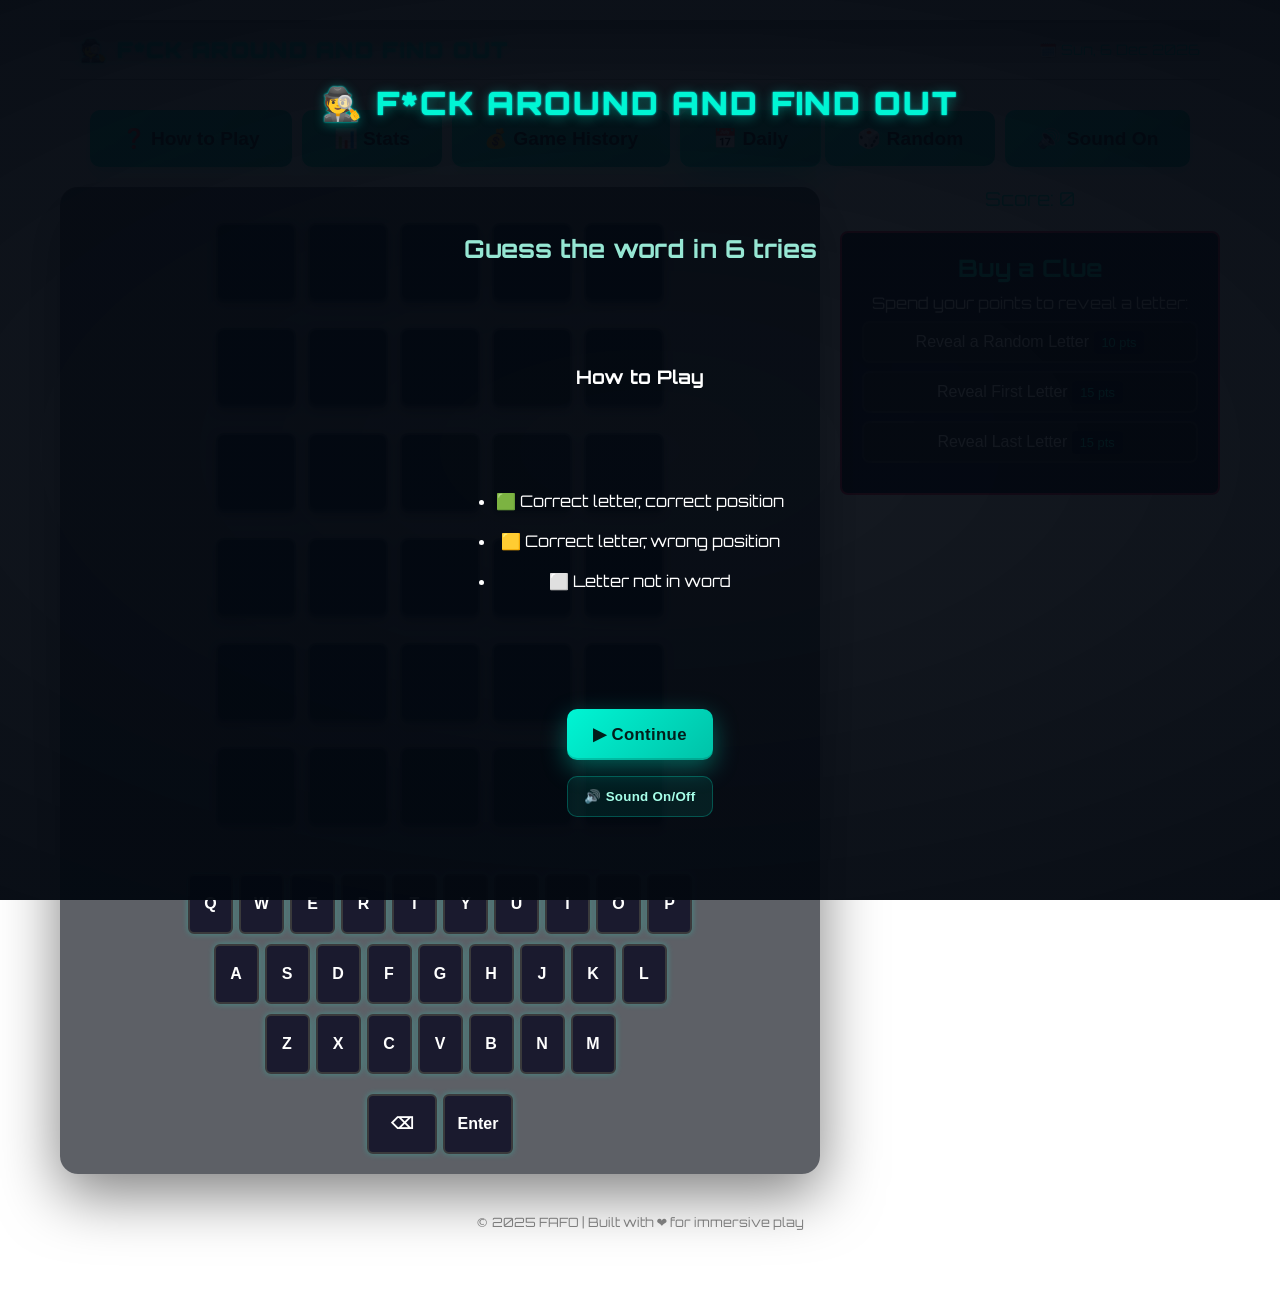
==== commit 05a6746b: "aria reference" ====
--- a/index.html
+++ b/index.html
@@ -21,8 +21,8 @@
       <!-- Intro screen -->
       <div id="intro-screen" aria-labelledby="intro-title">
         <h1 id="intro-title" class="brand-title">🕵️ F*ck Around and Find Out</h1>
-        <p class="brand-tagline">Guess the word in 6 tries</p>
-        <h2 id="modal-title">How to Play</h2>
+        <h2 class="brand-tagline">Guess the word in 6 tries</h2>
+        <h3 id="modal-title">How to Play</h3>
         <ul>
           <li><span class="legend correct">🟩</span> Correct letter, correct position</li><br>
           <li><span class="legend present">🟨</span> Correct letter, wrong position</li><br>
@@ -192,6 +192,7 @@
       <!-- Stats Modal -->
       <div id="stats-overlay" class="modal-overlay hidden" role="dialog" aria-modal="true" aria-labelledby="stats-title">
         <div class="modal-content">
+          <h2 id="stats-title">📊 Stats</h2>
           <div id="stats-content"></div>
           <button id="close-stats" class="modal-close">Close</button>
         </div>
@@ -215,11 +216,11 @@
     <!-- Endgame Overlay -->
     <div id="endgame-overlay" class="endgame-overlay hidden" role="dialog" aria-modal="true" aria-labelledby="endgame-title">
       <div id="endgame-content">
-        <h2 id="endgame-title"></h2>
+        <h2 id="endgame-title"aria-live="polite"></h2>
         <p id="endgame-message"></p>
 
         <!-- Player name input -->
-        <input id="player-name-input" type="text" placeholder="Enter your name" />
+       <input id="player-name-input" type="text" aria-label="Player name" placeholder="Enter your name"/>
         <div class="endgame-buttons">
           <button id="continue-btn" class="nav-btn">Continue</button>
           <button id="restart-btn" class="nav-btn">Restart</button>
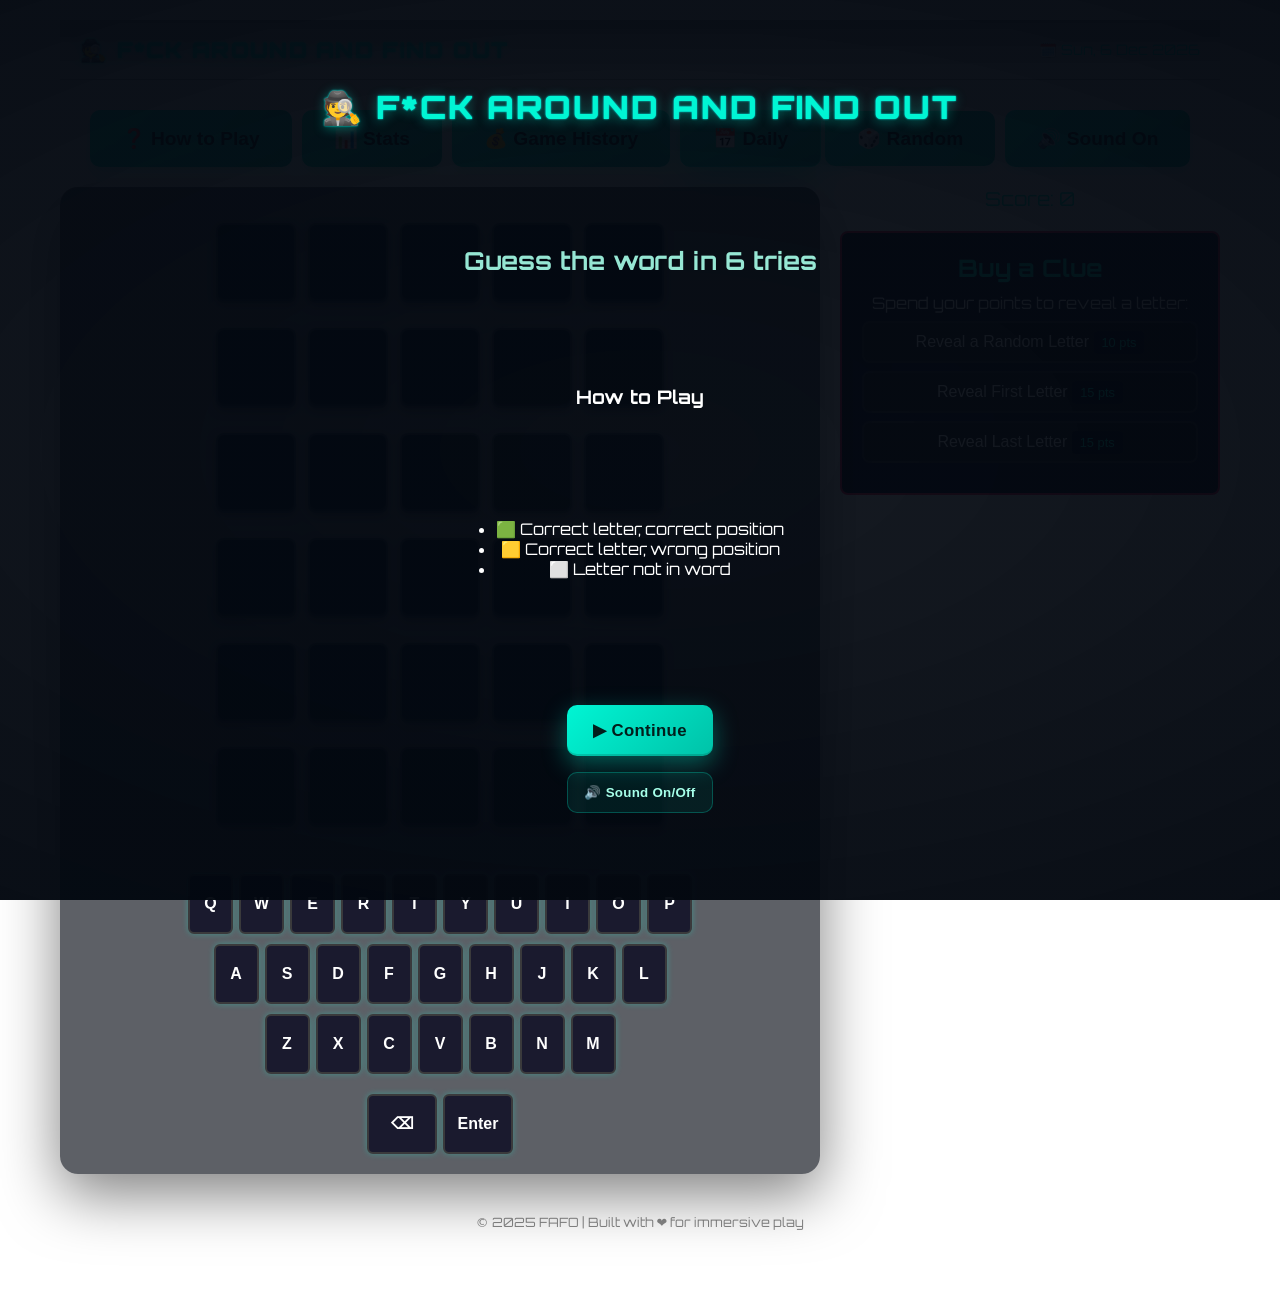
==== commit 961563f5: "Empty heading fix" ====
--- a/index.html
+++ b/index.html
@@ -24,8 +24,8 @@
         <h2 class="brand-tagline">Guess the word in 6 tries</h2>
         <h3 id="modal-title">How to Play</h3>
         <ul>
-          <li><span class="legend correct">🟩</span> Correct letter, correct position</li><br>
-          <li><span class="legend present">🟨</span> Correct letter, wrong position</li><br>
+          <li><span class="legend correct">🟩</span> Correct letter, correct position</li>
+          <li><span class="legend present">🟨</span> Correct letter, wrong position</li>
           <li><span class="legend absent">⬜️</span> Letter not in word</li>
         </ul>
 
@@ -142,7 +142,7 @@
       <div id="howto-screen" class="intro-screen hidden" aria-labelledby="howto-title">
         <h1 id="howto-title" class="brand-title">❓ How to Play</h1>
         <div class="brand-tagline">
-          <p>Guess the word, earn points and unlock clues</p>
+          <h2>Guess the word, earn points and unlock clues</h2>
         </div>
         <br>
         <section class="modal-section">
@@ -216,7 +216,7 @@
     <!-- Endgame Overlay -->
     <div id="endgame-overlay" class="endgame-overlay hidden" role="dialog" aria-modal="true" aria-labelledby="endgame-title">
       <div id="endgame-content">
-        <h2 id="endgame-title"aria-live="polite"></h2>
+        <h2 id="endgame-title" aria-live="polite">Game Result</h2>
         <p id="endgame-message"></p>
 
         <!-- Player name input -->
